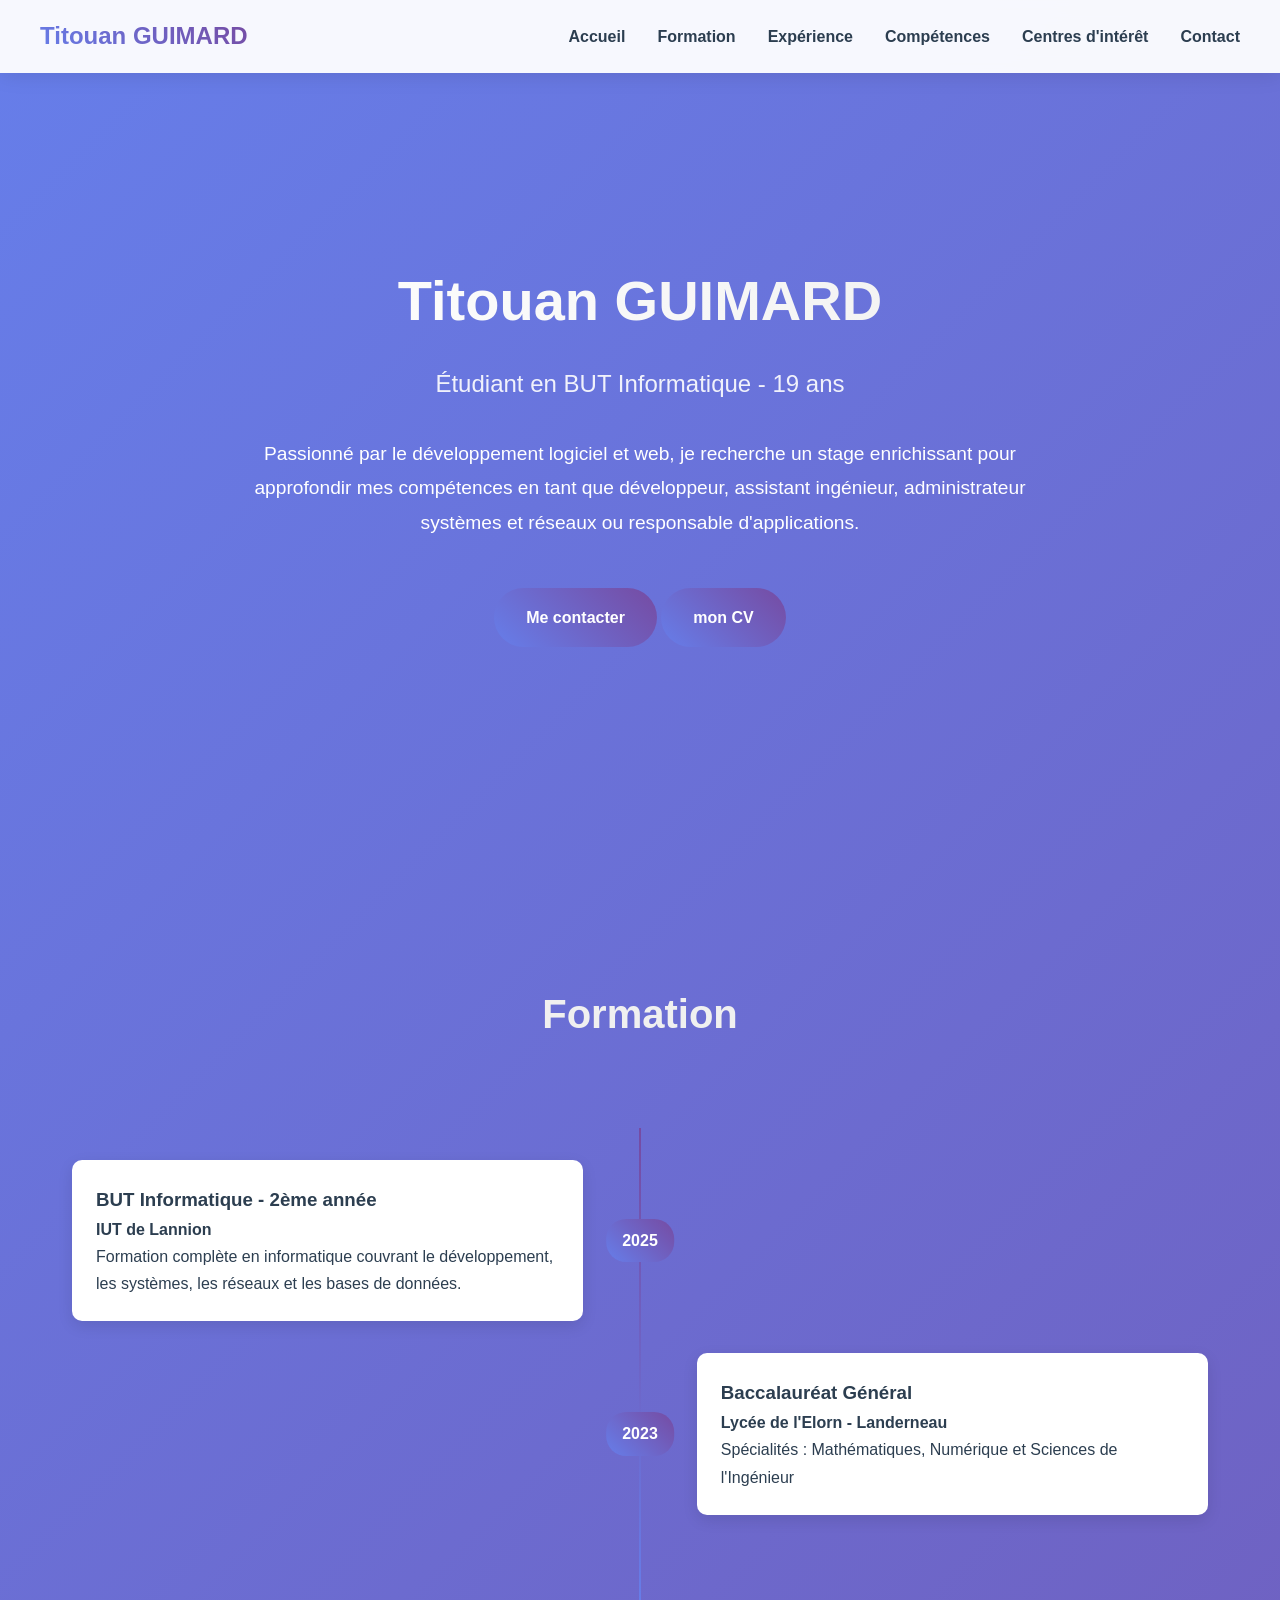
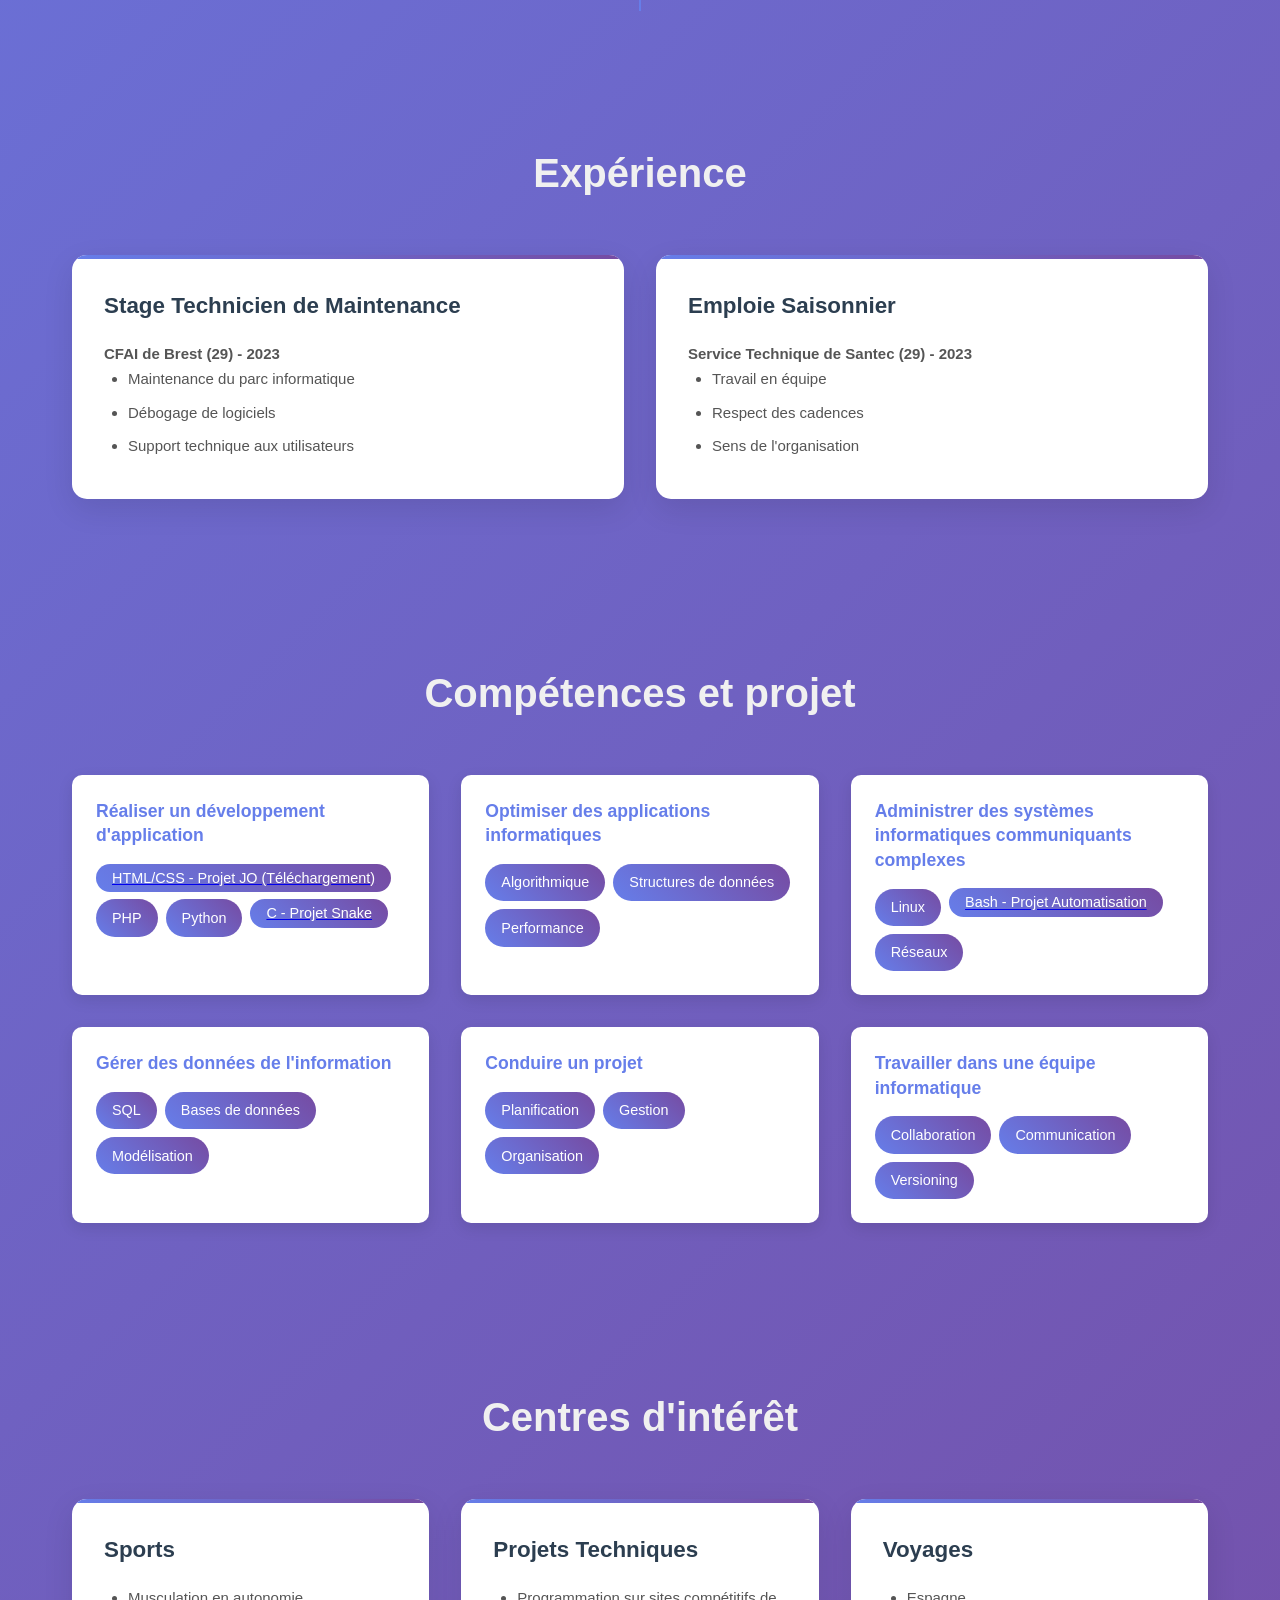
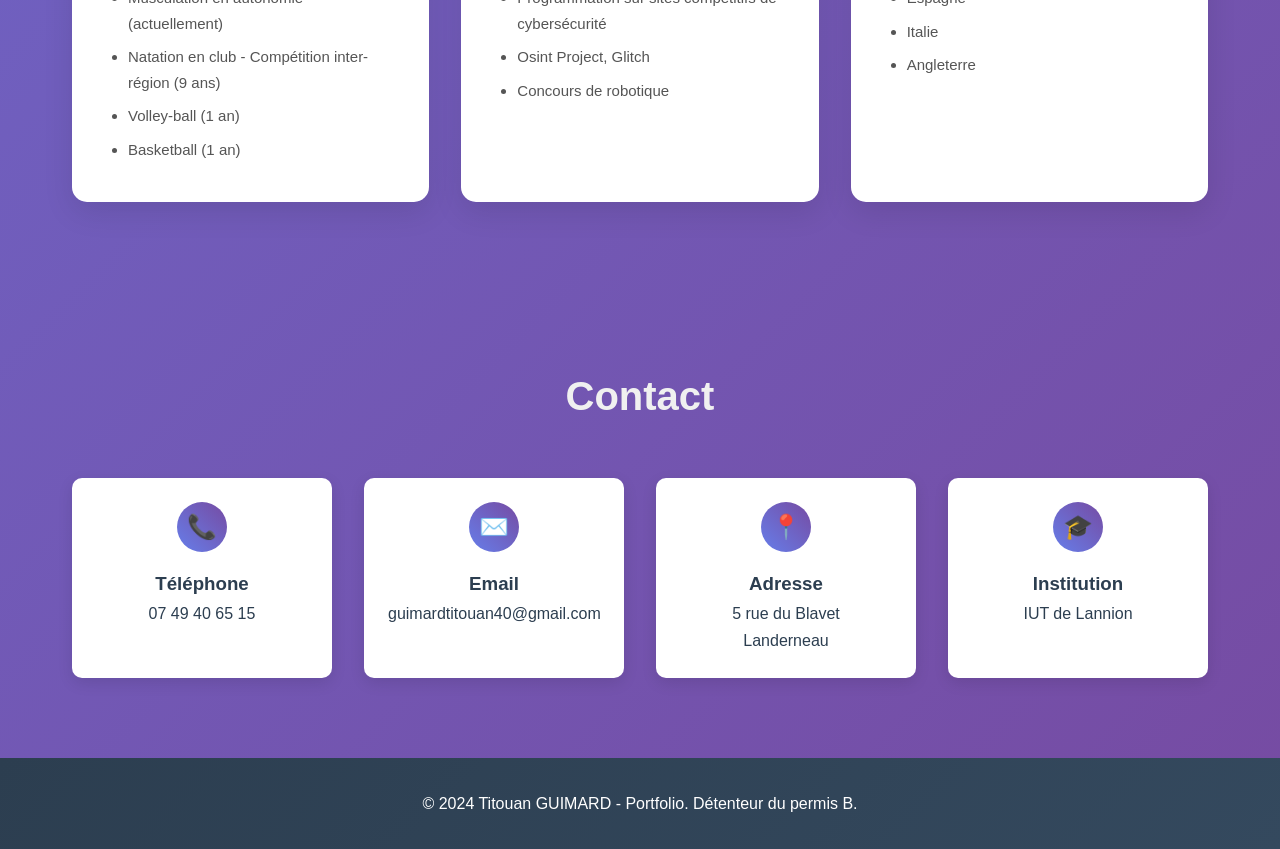
==== index.html @ ff06c5e4 "Update index.html" ====
<!DOCTYPE html>
<html lang="fr">
<head>
    <meta charset="UTF-8">
    <meta name="viewport" content="width=device-width, initial-scale=1.0">
    <title>Titouan GUIMARD - Portfolio</title>
    <style>
        * {
            margin: 0;
            padding: 0;
            box-sizing: border-box;
        }

        body {
            font-family: 'Segoe UI', Tahoma, Geneva, Verdana, sans-serif;
            line-height: 1.7;
            color: #2c3e50;
            background: linear-gradient(135deg, #667eea 0%, #764ba2 100%);
            overflow-x: hidden;
            font-size: 16px;
        }

        /* Navigation */
        .navbar {
            position: fixed;
            top: 0;
            left: 0;
            right: 0;
            background: rgba(255, 255, 255, 0.95);
            backdrop-filter: blur(10px);
            z-index: 1000;
            padding: 1rem 2rem;
            box-shadow: 0 2px 20px rgba(0, 0, 0, 0.1);
            transition: all 0.3s ease;
        }

        .nav-container {
            display: flex;
            justify-content: space-between;
            align-items: center;
            max-width: 1200px;
            margin: 0 auto;
        }

        .logo {
            font-size: 1.5rem;
            font-weight: bold;
            background: linear-gradient(45deg, #667eea, #764ba2);
            -webkit-background-clip: text;
            -webkit-text-fill-color: transparent;
            background-clip: text;
        }

        .nav-links {
            display: flex;
            list-style: none;
            gap: 2rem;
        }

        .nav-links a {
            text-decoration: none;
            color: #2c3e50;
            font-weight: 600;
            font-size: 16px;
            position: relative;
            transition: color 0.3s ease;
        }

        .nav-links a:hover {
            color: #667eea;
        }

        .nav-links a::after {
            content: '';
            position: absolute;
            bottom: -5px;
            left: 0;
            width: 0;
            height: 2px;
            background: linear-gradient(45deg, #667eea, #764ba2);
            transition: width 0.3s ease;
        }

        .nav-links a:hover::after {
            width: 100%;
        }

        .burger {
            display: none;
            flex-direction: column;
            cursor: pointer;
        }

        .burger span {
            width: 25px;
            height: 3px;
            background: #333;
            margin: 3px 0;
            transition: 0.3s;
        }

        /* Hero Section */
        .hero {
            height: 100vh;
            display: flex;
            align-items: center;
            justify-content: center;
            text-align: center;
            color: white;
            position: relative;
        }

        .hero-content {
            max-width: 800px;
            animation: fadeInUp 1s ease;
        }

        .hero h1 {
            font-size: 3.5rem;
            margin-bottom: 1rem;
            background: linear-gradient(45deg, #fff, #f0f0f0);
            -webkit-background-clip: text;
            -webkit-text-fill-color: transparent;
            background-clip: text;
        }

        .hero .subtitle {
            font-size: 1.5rem;
            margin-bottom: 2rem;
            opacity: 0.9;
        }

        .hero .description {
            font-size: 1.2rem;
            margin-bottom: 3rem;
            line-height: 1.8;
            font-weight: 400;
        }

        .cta-button {
            display: inline-block;
            padding: 1rem 2rem;
            background: linear-gradient(45deg, #667eea, #764ba2);
            color: white;
            text-decoration: none;
            border-radius: 50px;
            font-weight: bold;
            transition: transform 0.3s ease, box-shadow 0.3s ease;
        }

        .cta-button:hover {
            transform: translateY(-3px);
            box-shadow: 0 10px 30px rgba(102, 126, 234, 0.4);
        }

        /* Sections */
        .section {
            padding: 5rem 2rem;
            max-width: 1200px;
            margin: 0 auto;
        }

        .section-title {
            text-align: center;
            font-size: 2.5rem;
            margin-bottom: 3rem;
            background-color: #f0f0f0;
            -webkit-background-clip: text;
            -webkit-text-fill-color: transparent;
            background-clip: text;
        }

        /* Cards */
        .cards-container {
            display: grid;
            grid-template-columns: repeat(auto-fit, minmax(300px, 1fr));
            gap: 2rem;
            margin-top: 3rem;
        }

        .card {
            background: white;
            padding: 2rem;
            border-radius: 15px;
            box-shadow: 0 10px 30px rgba(0, 0, 0, 0.1);
            transition: transform 0.3s ease, box-shadow 0.3s ease;
            position: relative;
            overflow: hidden;
        }

        .card::before {
            content: '';
            position: absolute;
            top: 0;
            left: 0;
            right: 0;
            height: 4px;
            background: linear-gradient(45deg, #667eea, #764ba2);
        }

        .card:hover {
            transform: translateY(-10px);
            box-shadow: 0 20px 40px rgba(0, 0, 0, 0.15);
        }

        .card h3 {
            color: #2c3e50;
            margin-bottom: 1rem;
            font-size: 1.4rem;
            font-weight: 600;
        }

        .card p, .card li {
            color: #555;
            line-height: 1.7;
            font-size: 15px;
        }

        .card ul {
            padding-left: 1.5rem;
        }

        .card li {
            margin-bottom: 0.5rem;
        }

        /* Skills */
        .skills-grid {
            display: grid;
            grid-template-columns: repeat(auto-fit, minmax(320px, 1fr));
            gap: 2rem;
            margin-top: 2rem;
        }

        .skill-category {
            background: white;
            padding: 1.5rem;
            border-radius: 10px;
            box-shadow: 0 5px 15px rgba(0, 0, 0, 0.1);
        }

        .skill-category h4 {
            color: #667eea;
            margin-bottom: 1rem;
            font-size: 1.1rem;
            font-weight: 600;
            line-height: 1.4;
        }

        .skill-tags {
            display: flex;
            flex-wrap: wrap;
            gap: 0.5rem;
        }

        .skill-tag {
            background: linear-gradient(45deg, #667eea, #764ba2);
            color: white;
            padding: 0.4rem 1rem;
            border-radius: 20px;
            font-size: 0.9rem;
            font-weight: 500;
        }

        /* Timeline */
        .timeline {
            position: relative;
            padding: 2rem 0;
        }

        .timeline::before {
            content: '';
            position: absolute;
            left: 50%;
            transform: translateX(-50%);
            width: 2px;
            height: 100%;
            background: linear-gradient(45deg, #667eea, #764ba2);
        }

        .timeline-item {
            position: relative;
            margin: 2rem 0;
            display: flex;
            justify-content: space-between;
            align-items: center;
        }

        .timeline-content {
            background: white;
            padding: 1.5rem;
            border-radius: 10px;
            box-shadow: 0 5px 15px rgba(0, 0, 0, 0.1);
            width: 45%;
            position: relative;
        }

        .timeline-item:nth-child(even) .timeline-content {
            margin-left: auto;
        }

        .timeline-date {
            position: absolute;
            left: 50%;
            transform: translateX(-50%);
            background: linear-gradient(45deg, #667eea, #764ba2);
            color: white;
            padding: 0.5rem 1rem;
            border-radius: 20px;
            font-weight: bold;
            white-space: nowrap;
        }

        /* Contact */
        .contact-grid {
            display: grid;
            grid-template-columns: repeat(auto-fit, minmax(200px, 1fr));
            gap: 2rem;
            margin-top: 2rem;
        }

        .contact-item {
            text-align: center;
            padding: 1.5rem;
            background: white;
            border-radius: 10px;
            box-shadow: 0 5px 15px rgba(0, 0, 0, 0.1);
            transition: transform 0.3s ease;
        }

        .contact-item:hover {
            transform: translateY(-5px);
        }

        .contact-icon {
            width: 50px;
            height: 50px;
            background: linear-gradient(45deg, #667eea, #764ba2);
            border-radius: 50%;
            display: flex;
            align-items: center;
            justify-content: center;
            margin: 0 auto 1rem;
            color: white;
            font-size: 1.5rem;
        }

        /* Footer */
        footer {
            background: linear-gradient(135deg, #2c3e50, #34495e);
            color: white;
            text-align: center;
            padding: 2rem;
        }

        /* Animations */
        @keyframes fadeInUp {
            from {
                opacity: 0;
                transform: translateY(30px);
            }
            to {
                opacity: 1;
                transform: translateY(0);
            }
        }

        .fade-in {
            animation: fadeInUp 0.8s ease;
        }

        /* Responsive */
        @media (max-width: 768px) {
            .burger {
                display: flex;
            }

            .nav-links {
                position: fixed;
                top: 70px;
                right: -100%;
                width: 100%;
                height: calc(100vh - 70px);
                background: rgba(255, 255, 255, 0.95);
                backdrop-filter: blur(10px);
                flex-direction: column;
                align-items: center;
                justify-content: flex-start;
                gap: 2rem;
                padding-top: 2rem;
                transition: right 0.3s ease;
            }

            .nav-links.active {
                right: 0;
            }

            .hero h1 {
                font-size: 2.5rem;
            }

            .hero .subtitle {
                font-size: 1.2rem;
            }

            .timeline::before {
                left: 20px;
            }

            .timeline-content {
                width: calc(100% - 60px);
                margin-left: 60px !important;
            }

            .timeline-date {
                left: 20px;
                transform: none;
                font-size: 0.8rem;
                padding: 0.3rem 0.6rem;
            }

            .cards-container {
                grid-template-columns: 1fr;
            }

            .skills-grid {
                grid-template-columns: 1fr;
            }

            .contact-grid {
                grid-template-columns: 1fr;
            }
        }
    </style>
</head>
<body>
    <nav class="navbar">
        <div class="nav-container">
            <div class="logo">Titouan GUIMARD</div>
            <ul class="nav-links">
                <li><a href="#home">Accueil</a></li>
                <li><a href="#formation">Formation</a></li>
                <li><a href="#experience">Expérience</a></li>
                <li><a href="#competences">Compétences</a></li>
                <li><a href="#interets">Centres d'intérêt</a></li>
                <li><a href="#contact">Contact</a></li>
            </ul>
            <div class="burger">
                <span></span>
                <span></span>
                <span></span>
            </div>
        </div>
    </nav>

    <section id="home" class="hero">
        <div class="hero-content">
            <h1>Titouan GUIMARD</h1>
            <p class="subtitle">Étudiant en BUT Informatique - 19 ans</p>
            <p class="description">
                Passionné par le développement logiciel et web, je recherche un stage enrichissant
                pour approfondir mes compétences en tant que développeur, assistant ingénieur,
                administrateur systèmes et réseaux ou responsable d'applications.
            </p>
            <a href="#contact" class="cta-button">Me contacter</a>
            <a href="CV_TG_Lannion.pdf" download="CV_TG_Lannion.pdf" class="cta-button">mon CV</a>
        </div>
    </section>

    <section id="formation" class="section">
        <h2 class="section-title">Formation</h2>
        <div class="timeline">
            <div class="timeline-item">
                <div class="timeline-content fade-in">
                    <h3>BUT Informatique - 2ème année</h3>
                    <p><strong>IUT de Lannion</strong></p>
                    <p>Formation complète en informatique couvrant le développement, les systèmes, les réseaux et les bases de données.</p>
                </div>
                <div class="timeline-date">2025</div>
            </div>
            <div class="timeline-item">
                <div class="timeline-content fade-in">
                    <h3>Baccalauréat Général</h3>
                    <p><strong>Lycée de l'Elorn - Landerneau</strong></p>
                    <p>Spécialités : Mathématiques, Numérique et Sciences de l'Ingénieur</p>
                </div>
                <div class="timeline-date">2023</div>
            </div>
        </div>
    </section>

    <section id="experience" class="section">
        <h2 class="section-title">Expérience</h2>
        <div class="cards-container">
            <div class="card fade-in">
                <h3>Stage Technicien de Maintenance</h3>
                <p><strong>CFAI de Brest (29) - 2023</strong></p>
                <ul>
                    <li>Maintenance du parc informatique</li>
                    <li>Débogage de logiciels</li>
                    <li>Support technique aux utilisateurs</li>
                </ul>
            </div>
            <div class="card fade-in">
                <h3>Emploie Saisonnier</h3>
                <p><strong>Service Technique de Santec (29) - 2023</strong></p>
                <ul>
                    <li>Travail en équipe</li>
                    <li>Respect des cadences</li>
                    <li>Sens de l'organisation</li>
                </ul>
            </div>
        </div>
    </section>

    <section id="competences" class="section">
        <h2 class="section-title">Compétences et projet</h2>
        <div class="skills-grid">
            <div class="skill-category fade-in">
                <h4>Réaliser un développement d'application</h4>
                <div class="skill-tags">
                    <a href="siteJO_equipe-D12.zip" download="siteJO_equipe-D12.zip">
                        <span class="skill-tag">HTML/CSS - Projet JO (Téléchargement)</span>
                    </a>
                    <span class="skill-tag">PHP</span>
                    <span class="skill-tag">Python</span>
                    <a href="snake_project.html">
                        <span class="skill-tag">C - Projet Snake</span>
                    </a>
                </div>
            </div>
            <div class="skill-category fade-in">
                <h4>Optimiser des applications informatiques</h4>
                <div class="skill-tags">
                    <span class="skill-tag">Algorithmique</span>
                    <span class="skill-tag">Structures de données</span>
                    <span class="skill-tag">Performance</span>
                </div>
            </div>
            <div class="skill-category fade-in">
                <h4>Administrer des systèmes informatiques communiquants complexes</h4>
                <div class="skill-tags">
                    <span class="skill-tag">Linux</span>
                    <a href="projetBash.html">
                        <span class="skill-tag">Bash - Projet Automatisation</span>
                    </a>
                    
                    <span class="skill-tag">Réseaux</span>
                </div>
            </div>
            <div class="skill-category fade-in">
                <h4>Gérer des données de l'information</h4>
                <div class="skill-tags">
                    <span class="skill-tag">SQL</span>
                    <span class="skill-tag">Bases de données</span>
                    <span class="skill-tag">Modélisation</span>
                </div>
            </div>
            <div class="skill-category fade-in">
                <h4>Conduire un projet</h4>
                <div class="skill-tags">
                    <span class="skill-tag">Planification</span>
                    <span class="skill-tag">Gestion</span>
                    <span class="skill-tag">Organisation</span>
                </div>
            </div>
            <div class="skill-category fade-in">
                <h4>Travailler dans une équipe informatique</h4>
                <div class="skill-tags">
                    <span class="skill-tag">Collaboration</span>
                    <span class="skill-tag">Communication</span>
                    <span class="skill-tag">Versioning</span>
                </div>
            </div>
        </div>
    </section>

    <section id="interets" class="section">
        <h2 class="section-title">Centres d'intérêt</h2>
        <div class="cards-container">
            <div class="card fade-in">
                <h3>Sports</h3>
                <ul>
                    <li>Musculation en autonomie (actuellement)</li>
                    <li>Natation en club - Compétition inter-région (9 ans)</li>
                    <li>Volley-ball (1 an)</li>
                    <li>Basketball (1 an)</li>
                </ul>
            </div>
            <div class="card fade-in">
                <h3>Projets Techniques</h3>
                <ul>
                    <li>Programmation sur sites compétitifs de cybersécurité</li>
                    <li>Osint Project, Glitch</li>
                    <li>Concours de robotique</li>
                </ul>
            </div>
            <div class="card fade-in">
                <h3>Voyages</h3>
                <ul>
                    <li>Espagne</li>
                    <li>Italie</li>
                    <li>Angleterre</li>
                </ul>
            </div>
        </div>
    </section>

    <section id="contact" class="section">
        <h2 class="section-title">Contact</h2>
        <div class="contact-grid">
            <div class="contact-item fade-in">
                <div class="contact-icon">📞</div>
                <h3>Téléphone</h3>
                <p>07 49 40 65 15</p>
            </div>
            <div class="contact-item fade-in">
                <div class="contact-icon">✉️</div>
                <h3>Email</h3>
                <p>guimardtitouan40@gmail.com</p>
            </div>
            <div class="contact-item fade-in">
                <div class="contact-icon">📍</div>
                <h3>Adresse</h3>
                <p>5 rue du Blavet<br>Landerneau</p>
            </div>
            <div class="contact-item fade-in">
                <div class="contact-icon">🎓</div>
                <h3>Institution</h3>
                <p>IUT de Lannion</p>
            </div>
        </div>
    </section>

    <footer>
        <p>&copy; 2024 Titouan GUIMARD - Portfolio. Détenteur du permis B.</p>
    </footer>

    <script>
        // Mobile menu toggle
        const burger = document.querySelector('.burger');
        const navLinks = document.querySelector('.nav-links');

        burger.addEventListener('click', () => {
            navLinks.classList.toggle('active');
            burger.classList.toggle('active');
        });

        // Close mobile menu when clicking on a link
        document.querySelectorAll('.nav-links a').forEach(link => {
            link.addEventListener('click', () => {
                navLinks.classList.remove('active');
                burger.classList.remove('active');
            });
        });

        // Smooth scrolling for navigation links
        document.querySelectorAll('a[href^="#"]').forEach(anchor => {
            anchor.addEventListener('click', function (e) {
                e.preventDefault();
                const target = document.querySelector(this.getAttribute('href'));
                if (target) {
                    target.scrollIntoView({
                        behavior: 'smooth',
                        block: 'start'
                    });
                }
            });
        });

        // Intersection Observer for animations
        const observerOptions = {
            threshold: 0.1,
            rootMargin: '0px 0px -50px 0px'
        };

        const observer = new IntersectionObserver((entries) => {
            entries.forEach(entry => {
                if (entry.isIntersecting) {
                    entry.target.style.opacity = '1';
                    entry.target.style.transform = 'translateY(0)';
                }
            });
        }, observerOptions);

        // Observe all elements with fade-in class
        document.querySelectorAll('.fade-in').forEach(el => {
            el.style.opacity = '0';
            el.style.transform = 'translateY(20px)';
            el.style.transition = 'opacity 0.6s ease, transform 0.6s ease';
            observer.observe(el);
        });

        // Navbar background on scroll
        window.addEventListener('scroll', () => {
            const navbar = document.querySelector('.navbar');
            if (window.scrollY > 50) {
                navbar.style.background = 'rgba(255, 255, 255, 0.98)';
            } else {
                navbar.style.background = 'rgba(255, 255, 255, 0.95)';
            }
        });
    </script>
</body>
</html>
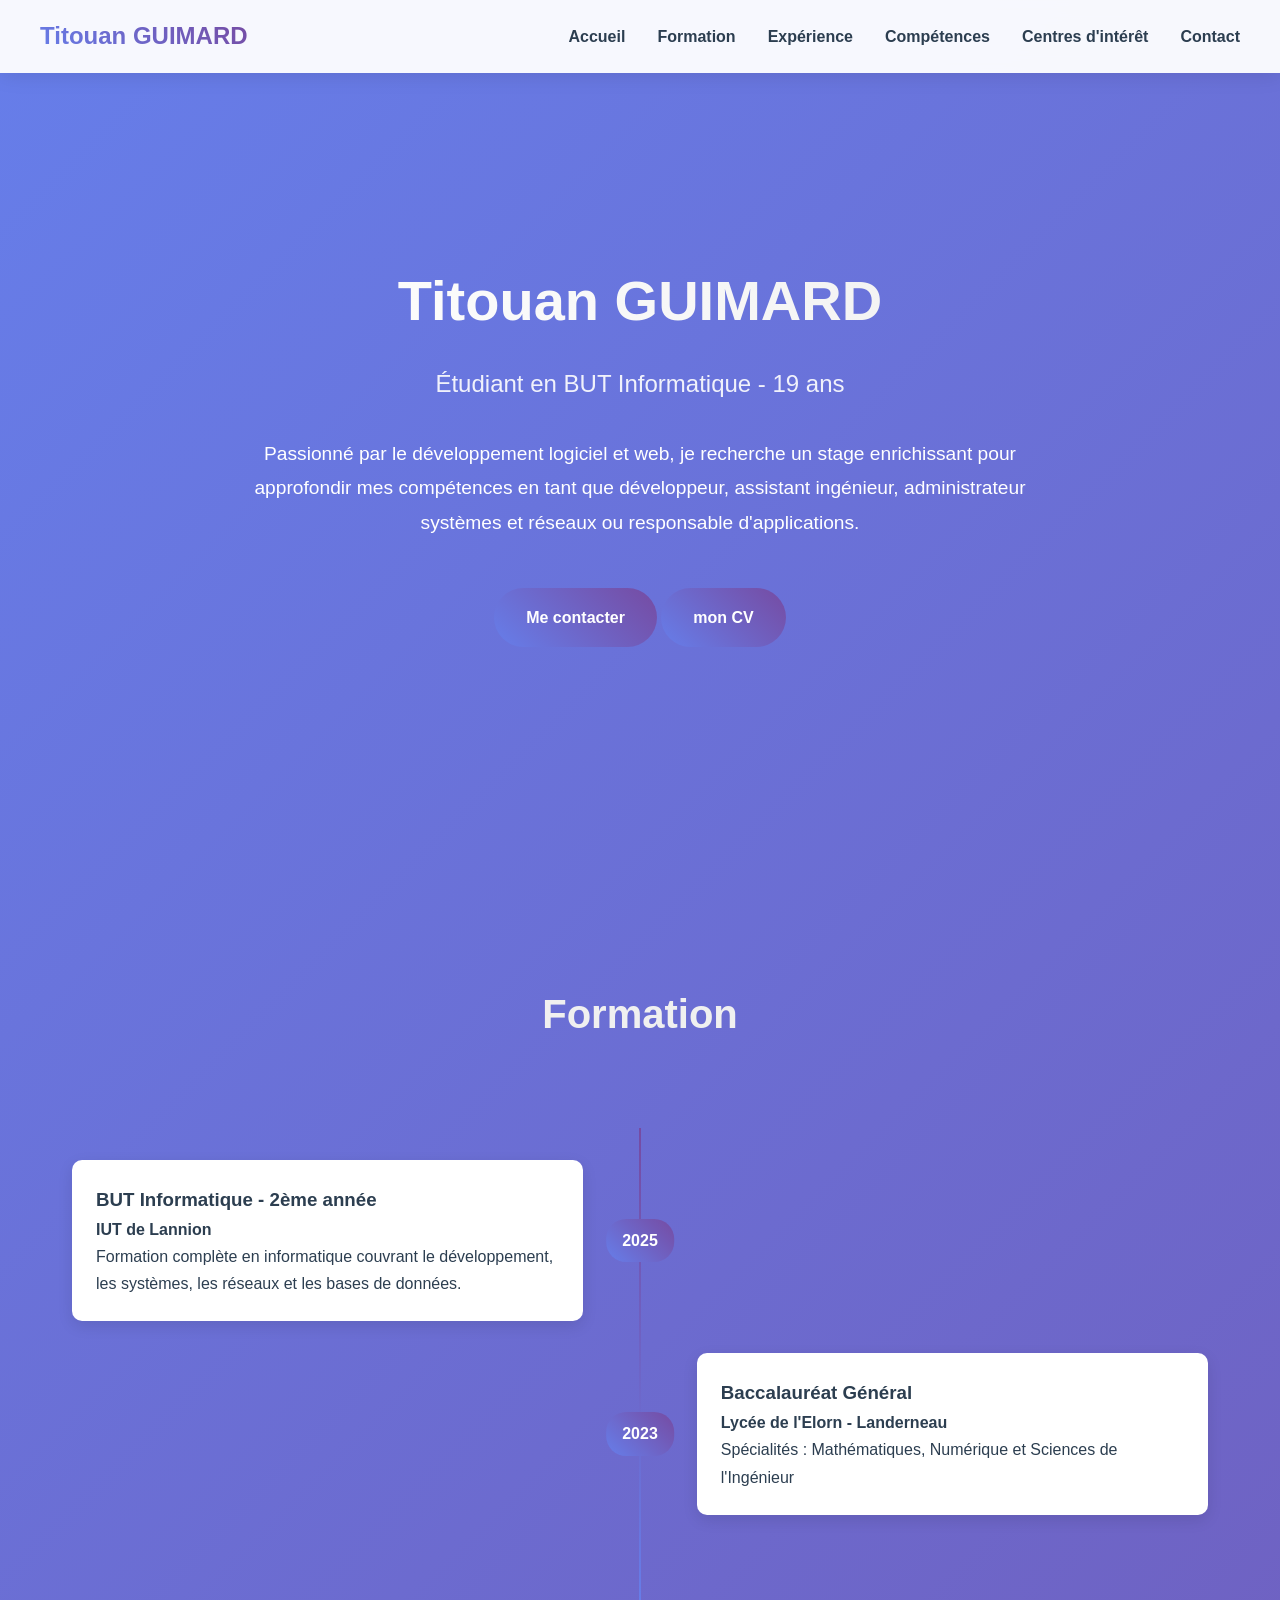
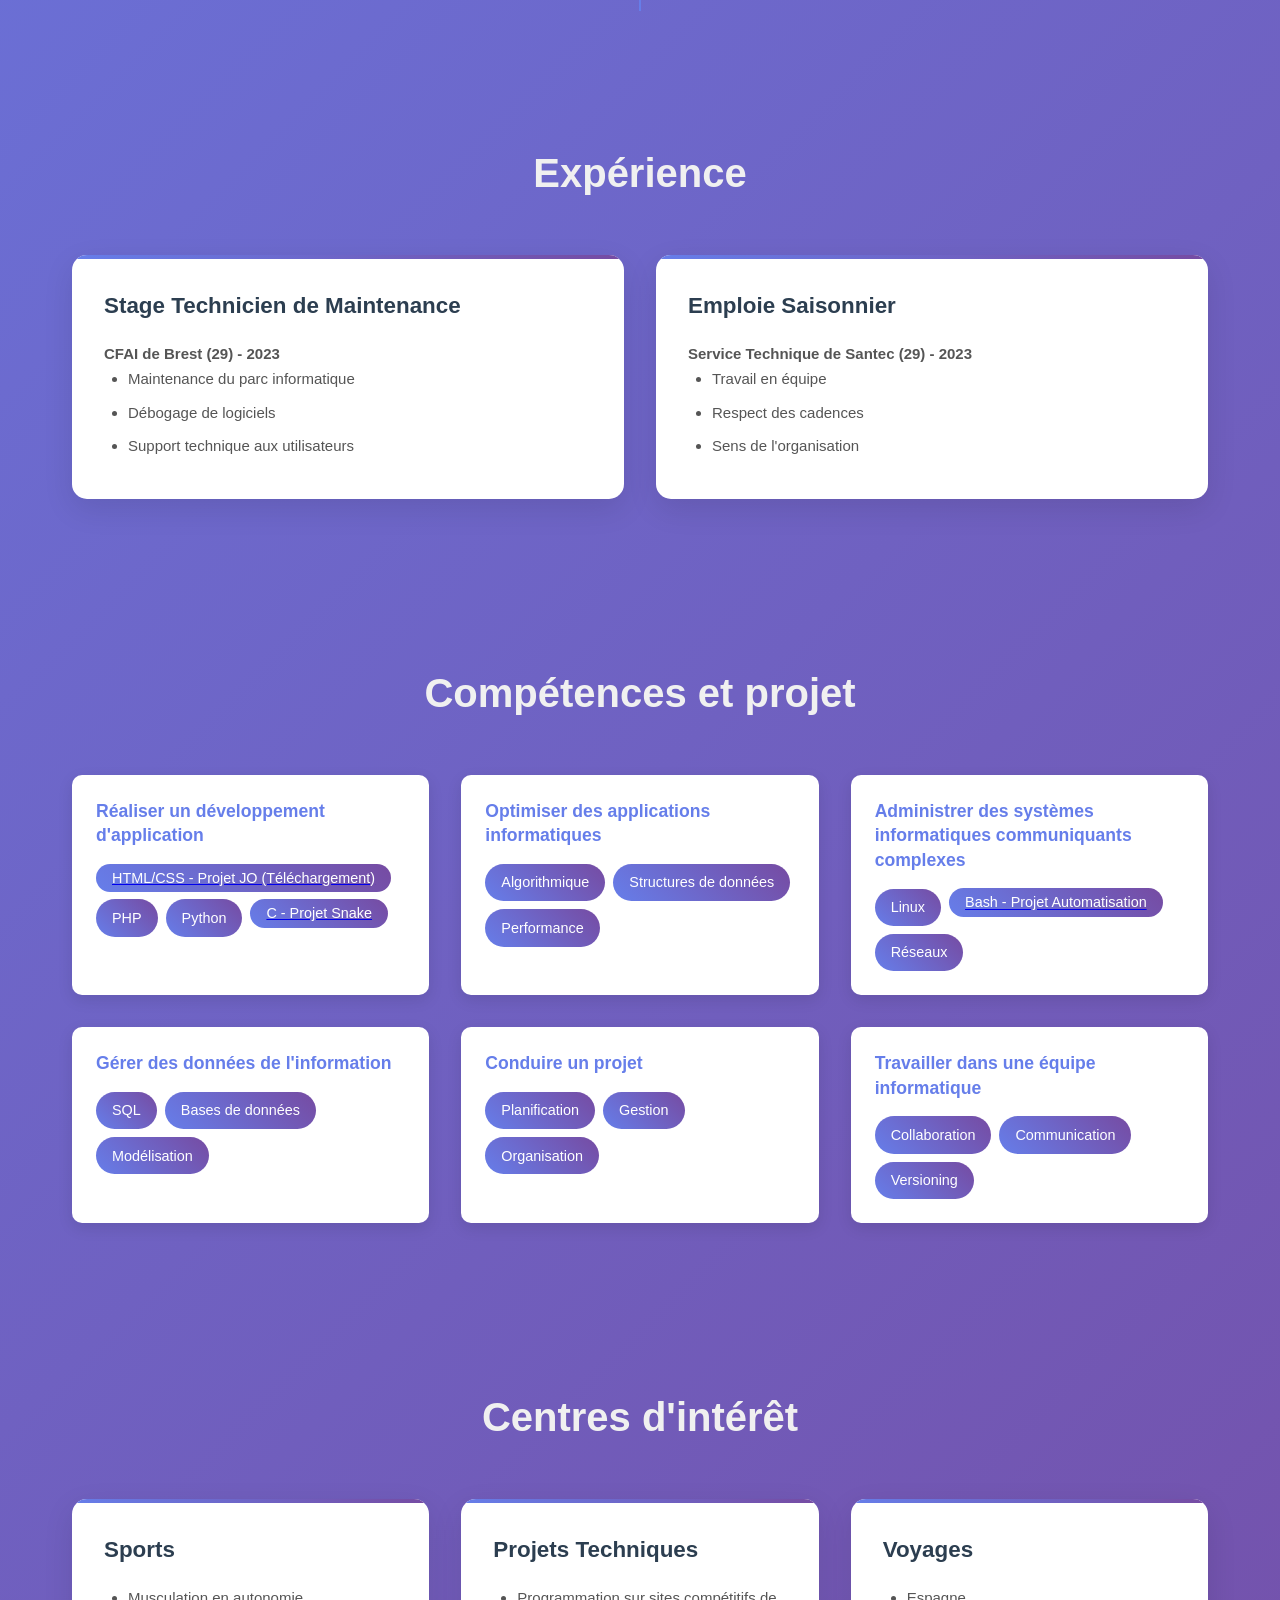
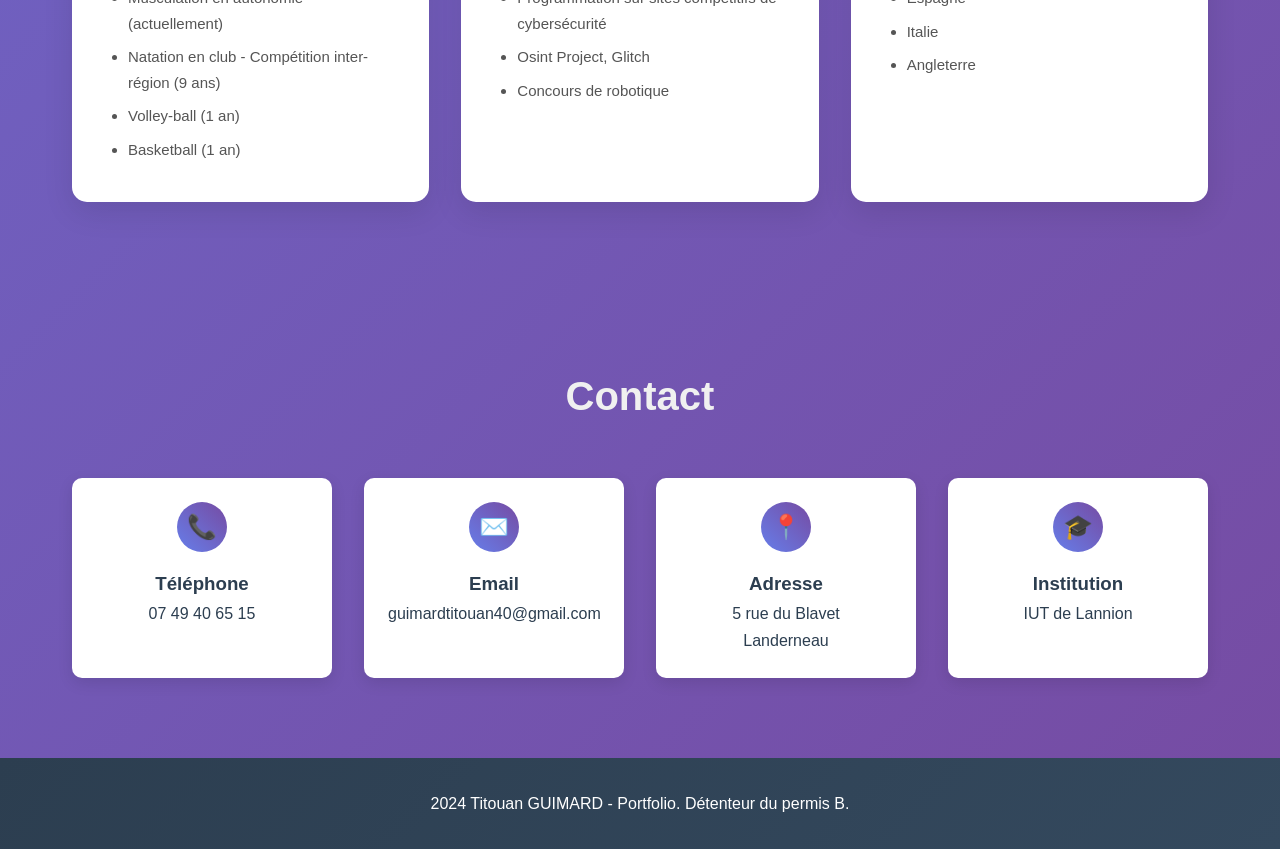
==== commit 2d4a6363: "Update index.html" ====
--- a/index.html
+++ b/index.html
@@ -633,7 +633,7 @@
     </section>
 
     <footer>
-        <p>&copy; 2024 Titouan GUIMARD - Portfolio. Détenteur du permis B.</p>
+        <p>2024 Titouan GUIMARD - Portfolio. Détenteur du permis B.</p>
     </footer>
 
     <script>
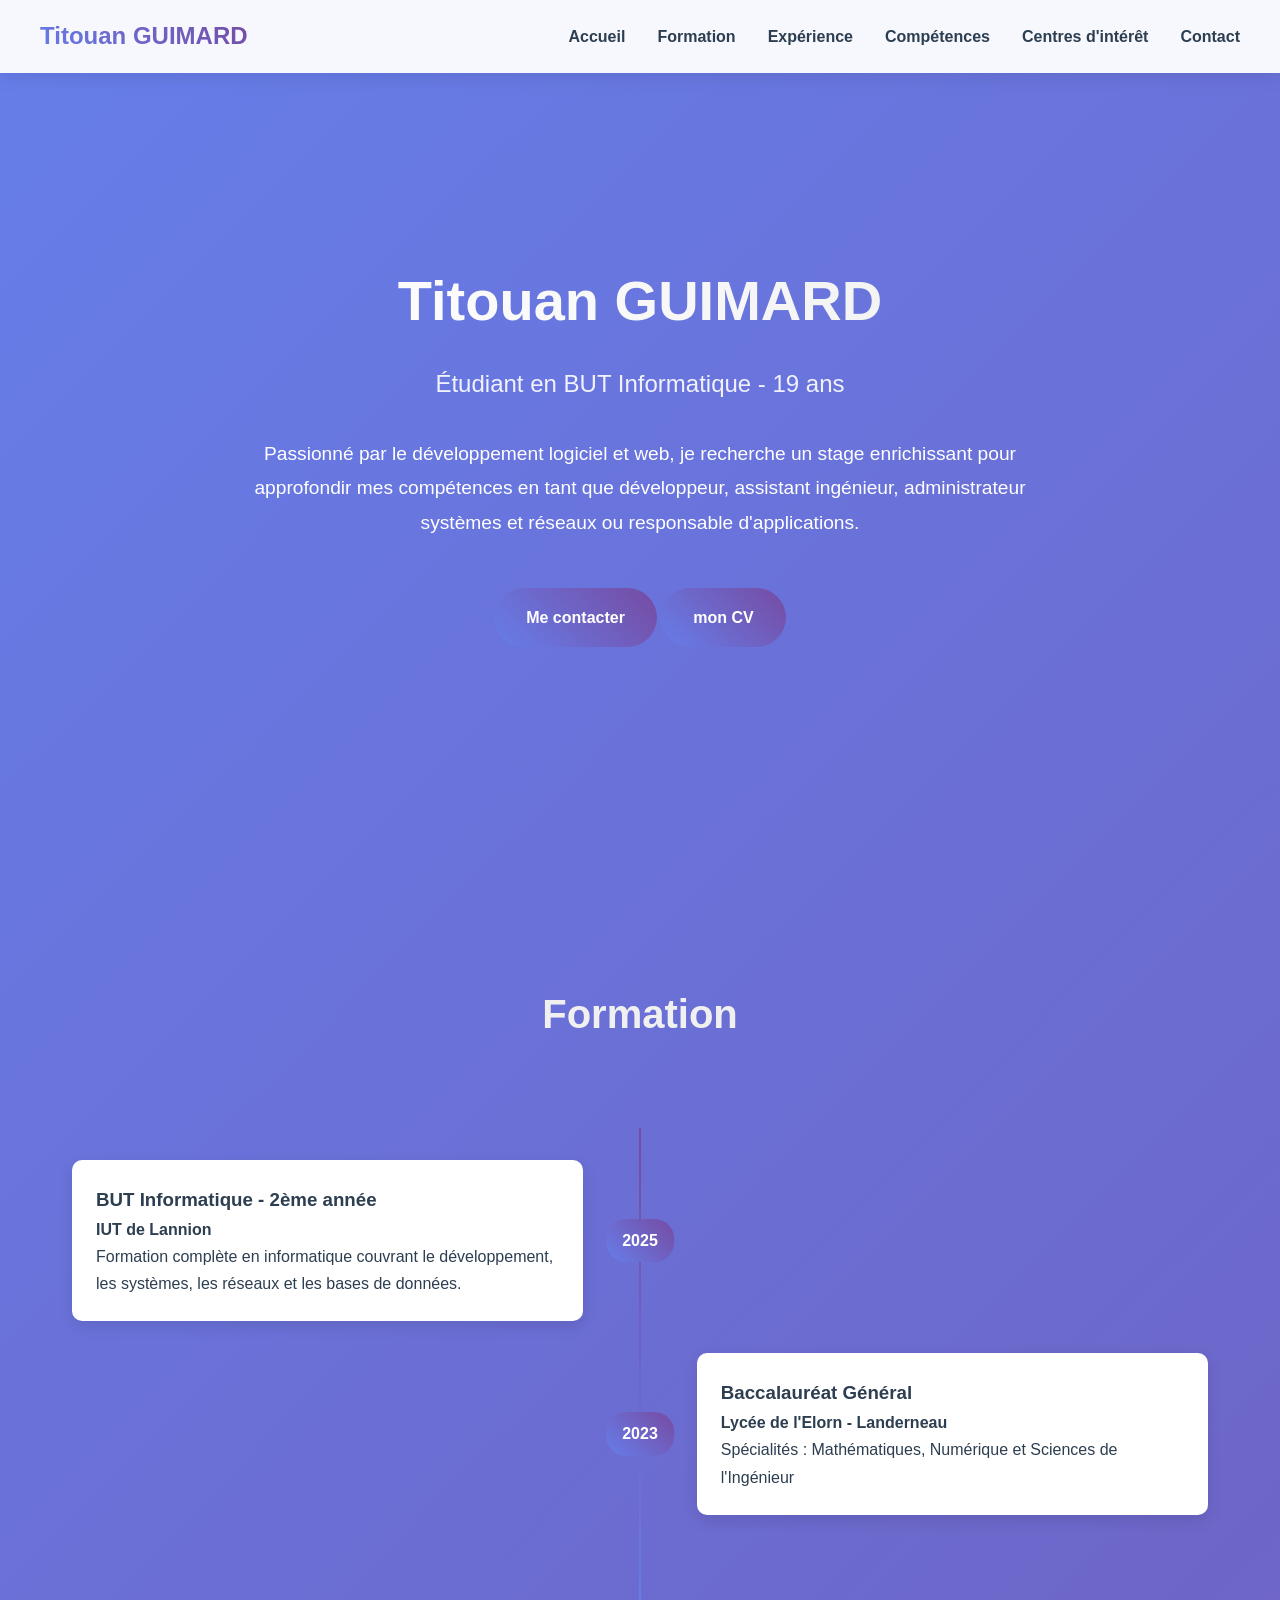
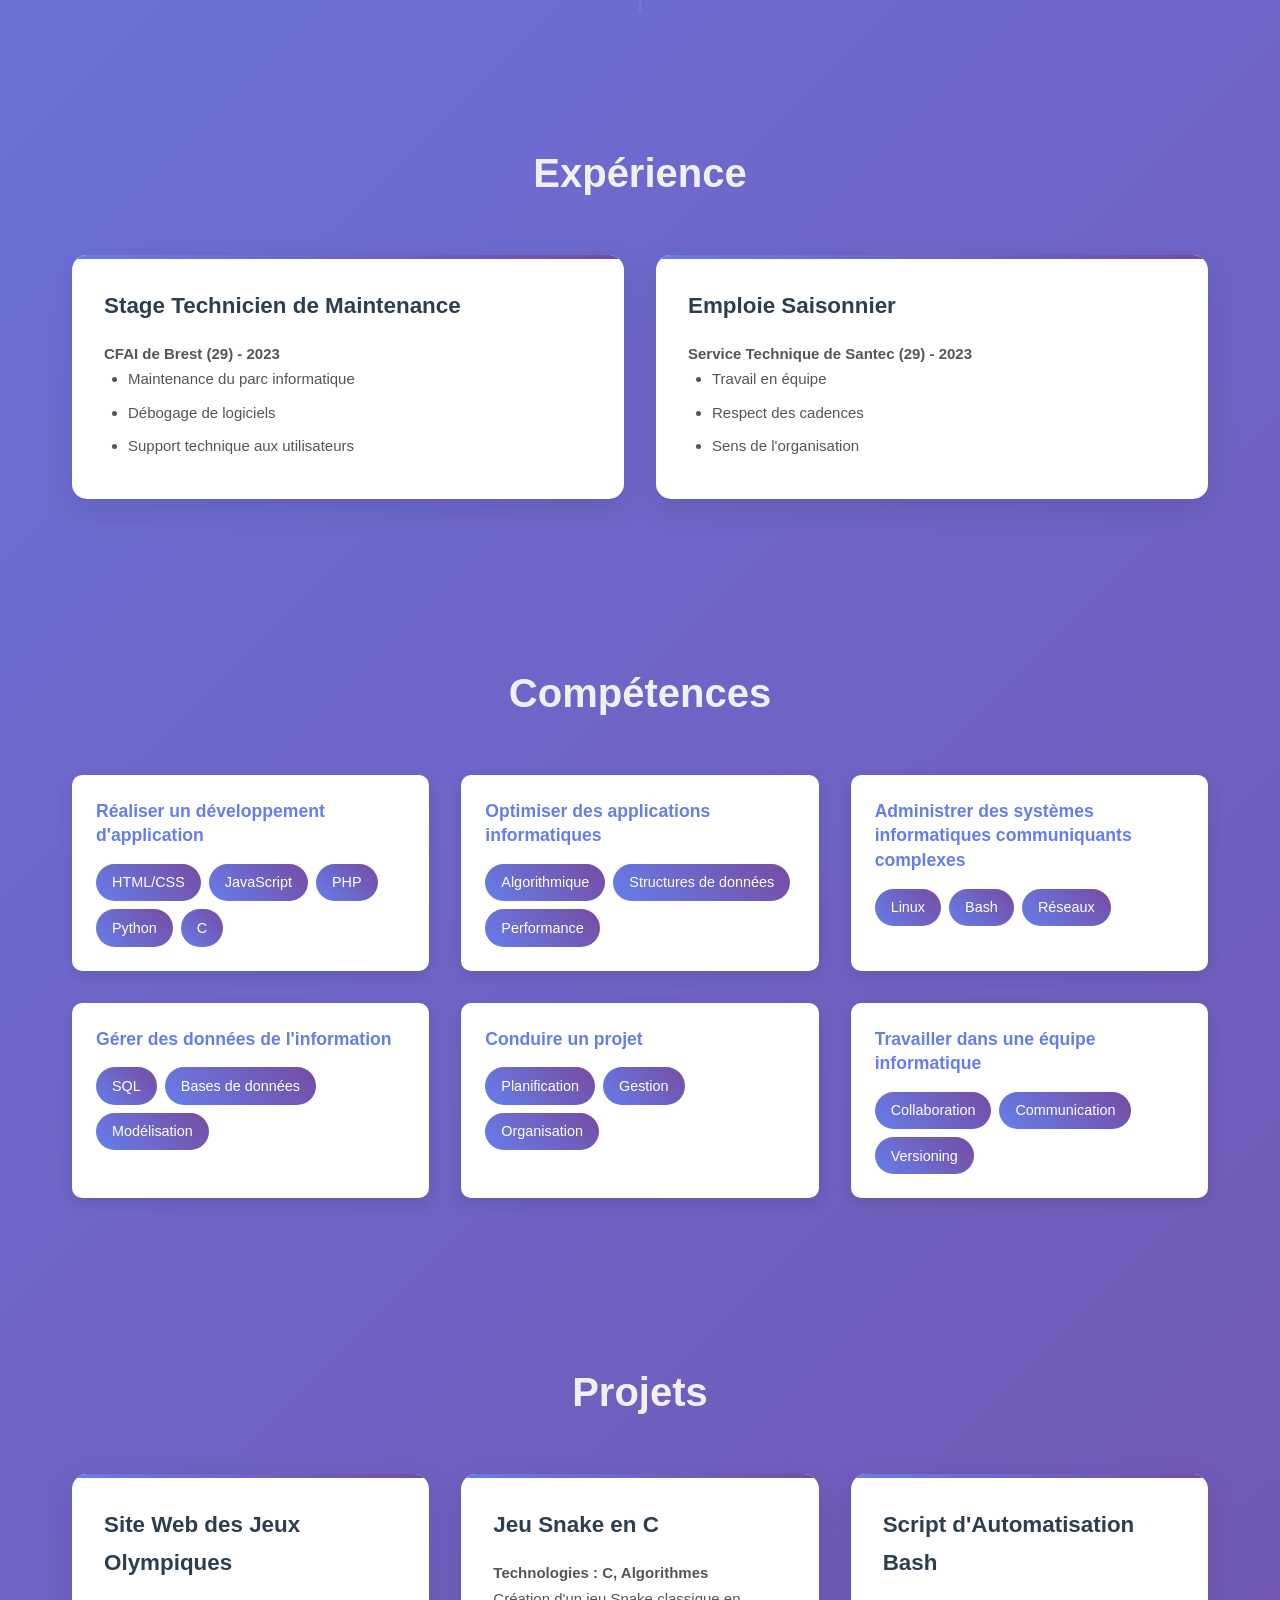
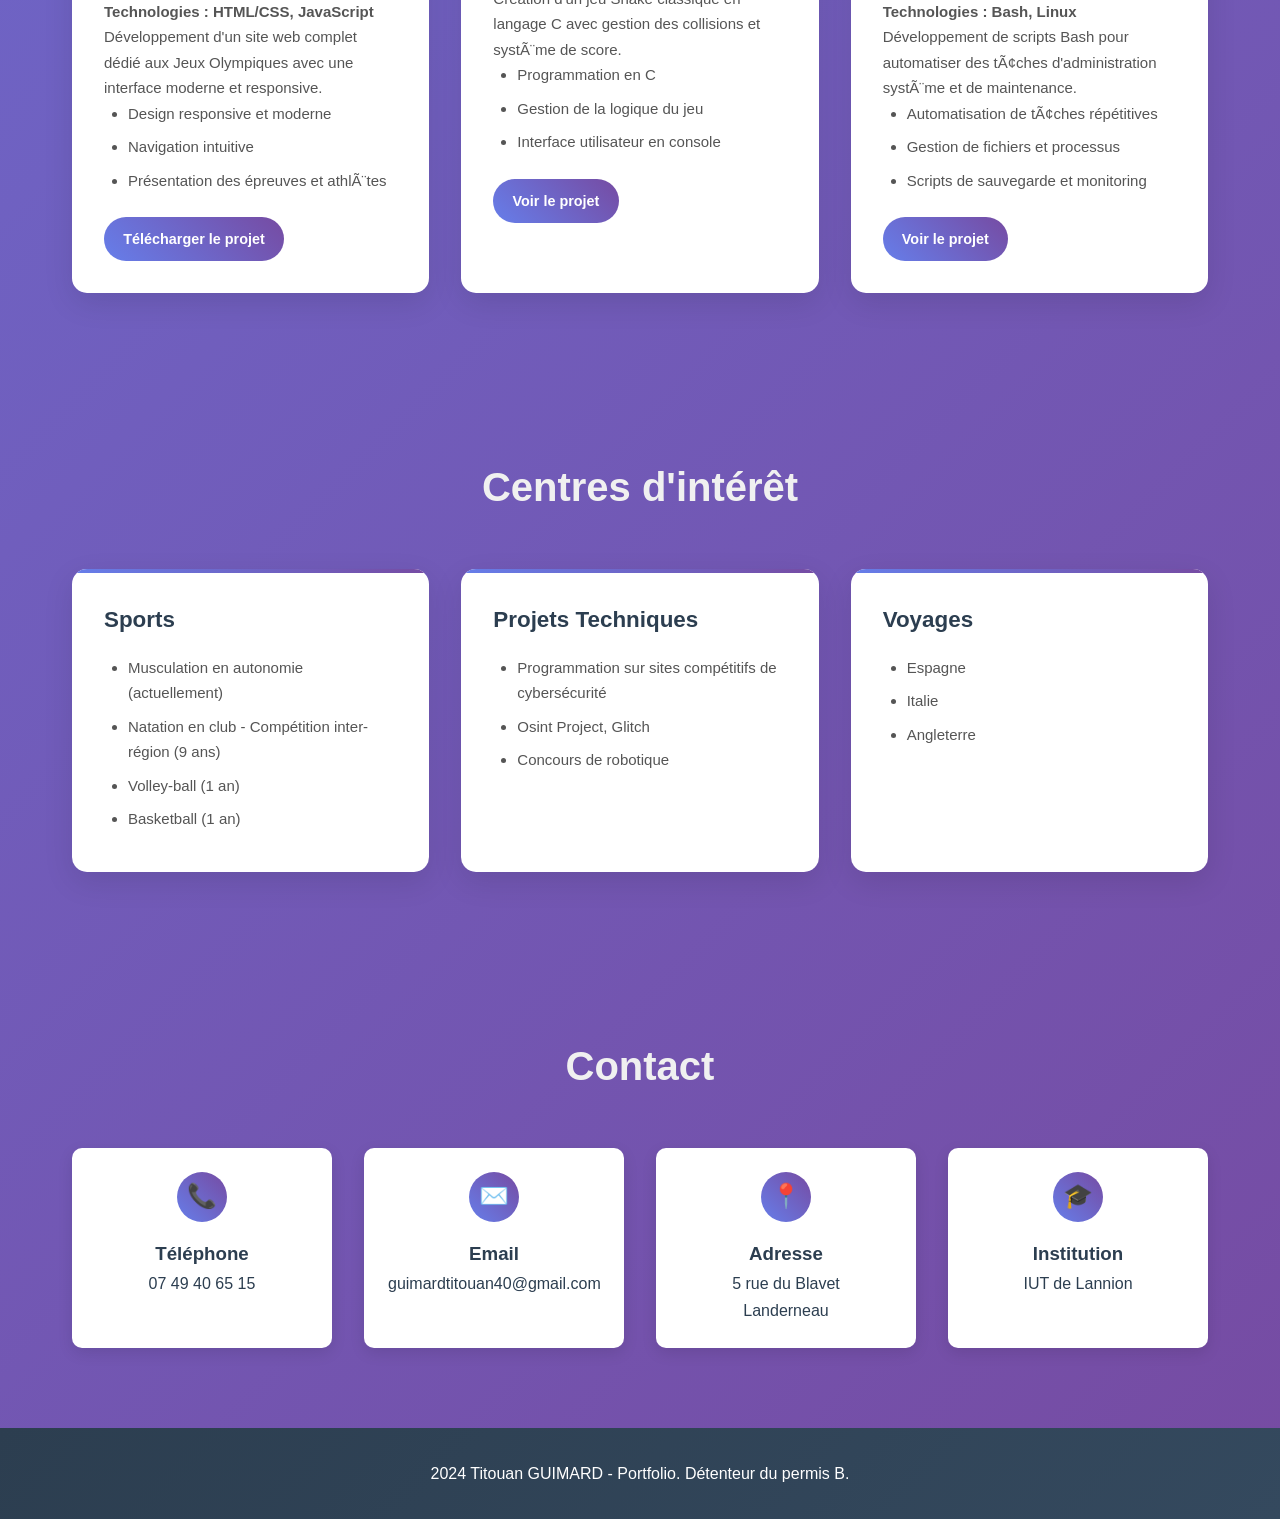
==== commit 5dce581f: "Update index.html" ====
--- a/index.html
+++ b/index.html
@@ -512,21 +512,17 @@
             </div>
         </div>
     </section>
-
     <section id="competences" class="section">
-        <h2 class="section-title">Compétences et projet</h2>
+        <h2 class="section-title">Compétences</h2>
         <div class="skills-grid">
             <div class="skill-category fade-in">
                 <h4>Réaliser un développement d'application</h4>
                 <div class="skill-tags">
-                    <a href="siteJO_equipe-D12.zip" download="siteJO_equipe-D12.zip">
-                        <span class="skill-tag">HTML/CSS - Projet JO (Téléchargement)</span>
-                    </a>
+                    <span class="skill-tag">HTML/CSS</span>
+                    <span class="skill-tag">JavaScript</span>
                     <span class="skill-tag">PHP</span>
                     <span class="skill-tag">Python</span>
-                    <a href="snake_project.html">
-                        <span class="skill-tag">C - Projet Snake</span>
-                    </a>
+                    <span class="skill-tag">C</span>
                 </div>
             </div>
             <div class="skill-category fade-in">
@@ -541,10 +537,7 @@
                 <h4>Administrer des systèmes informatiques communiquants complexes</h4>
                 <div class="skill-tags">
                     <span class="skill-tag">Linux</span>
-                    <a href="projetBash.html">
-                        <span class="skill-tag">Bash - Projet Automatisation</span>
-                    </a>
-                    
+                    <span class="skill-tag">Bash</span>
                     <span class="skill-tag">Réseaux</span>
                 </div>
             </div>
@@ -571,6 +564,51 @@
                     <span class="skill-tag">Communication</span>
                     <span class="skill-tag">Versioning</span>
                 </div>
+            </div>
+        </div>
+    </section>
+
+    <section id="projets" class="section">
+        <h2 class="section-title">Projets</h2>
+        <div class="cards-container">
+            <div class="card fade-in">
+                <h3>Site Web des Jeux Olympiques</h3>
+                <p><strong>Technologies : HTML/CSS, JavaScript</strong></p>
+                <p>Développement d'un site web complet dédié aux Jeux Olympiques avec une interface moderne et responsive.</p>
+                <ul>
+                    <li>Design responsive et moderne</li>
+                    <li>Navigation intuitive</li>
+                    <li>Présentation des épreuves et athlÃ¨tes</li>
+                </ul>
+                <a href="siteJO_equipe-D12.zip" download="siteJO_equipe-D12.zip" class="cta-button" style="margin-top: 1rem; display: inline-block; padding: 0.6rem 1.2rem; font-size: 0.9rem;">
+                    Télécharger le projet
+                </a>
+            </div>
+            <div class="card fade-in">
+                <h3>Jeu Snake en C</h3>
+                <p><strong>Technologies : C, Algorithmes</strong></p>
+                <p>Création d'un jeu Snake classique en langage C avec gestion des collisions et systÃ¨me de score.</p>
+                <ul>
+                    <li>Programmation en C</li>
+                    <li>Gestion de la logique du jeu</li>
+                    <li>Interface utilisateur en console</li>
+                </ul>
+                <a href="snake_project.html" class="cta-button" style="margin-top: 1rem; display: inline-block; padding: 0.6rem 1.2rem; font-size: 0.9rem;">
+                    Voir le projet
+                </a>
+            </div>
+            <div class="card fade-in">
+                <h3>Script d'Automatisation Bash</h3>
+                <p><strong>Technologies : Bash, Linux</strong></p>
+                <p>Développement de scripts Bash pour automatiser des tÃ¢ches d'administration systÃ¨me et de maintenance.</p>
+                <ul>
+                    <li>Automatisation de tÃ¢ches répétitives</li>
+                    <li>Gestion de fichiers et processus</li>
+                    <li>Scripts de sauvegarde et monitoring</li>
+                </ul>
+                <a href="projetBash.html" class="cta-button" style="margin-top: 1rem; display: inline-block; padding: 0.6rem 1.2rem; font-size: 0.9rem;">
+                    Voir le projet
+                </a>
             </div>
         </div>
     </section>
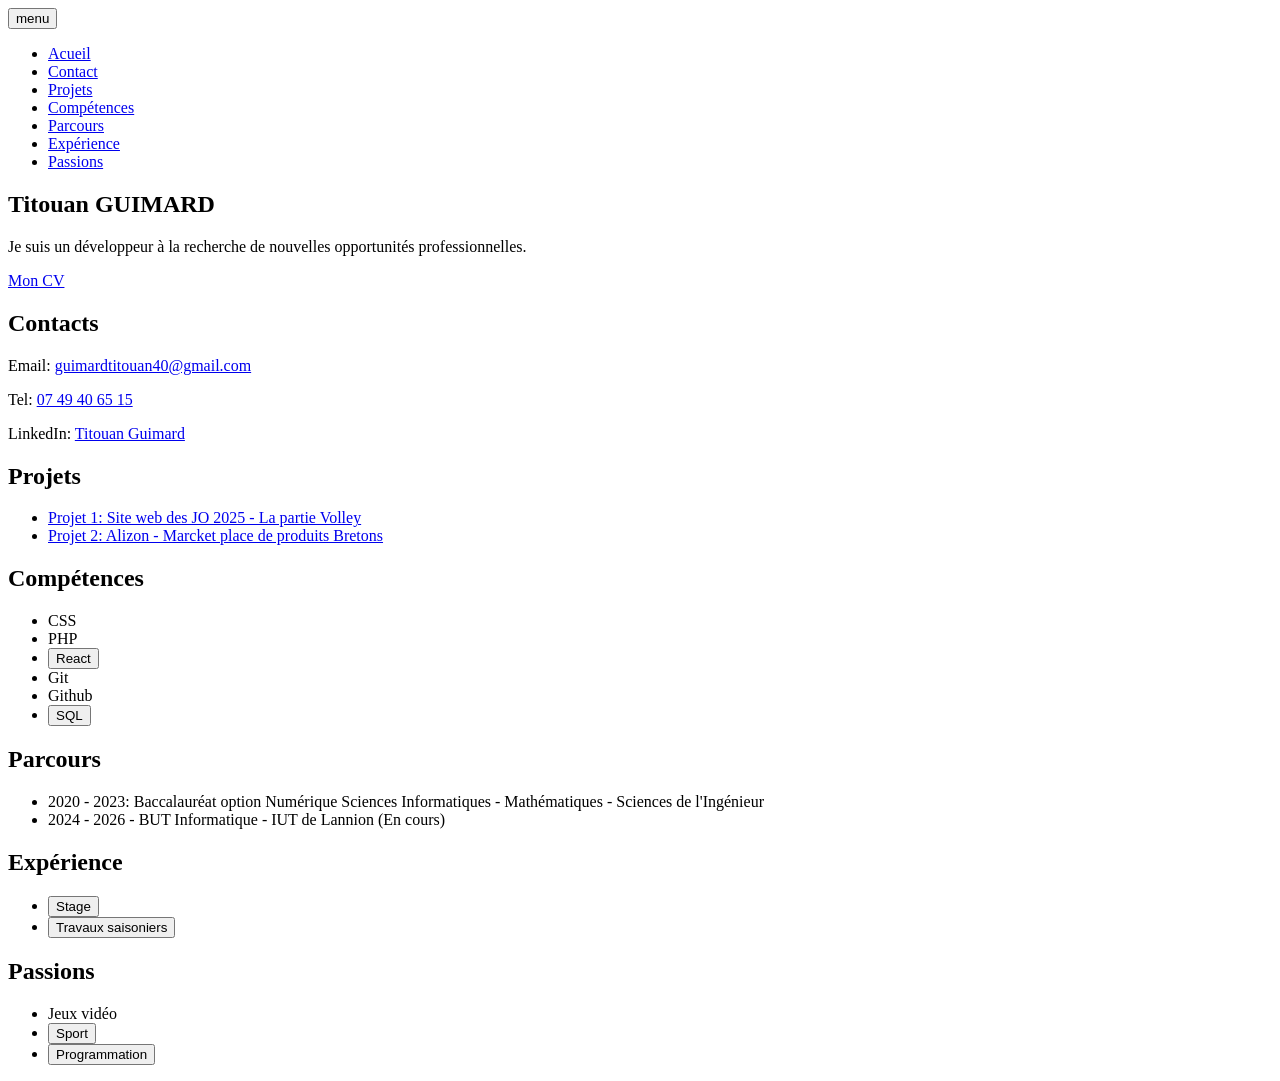
==== commit 0fd32834: "Update index.html for language and structure changes" ====
--- a/index.html
+++ b/index.html
@@ -1,743 +1,147 @@
 <!DOCTYPE html>
-<html lang="fr">
+<html lang="en">
 <head>
     <meta charset="UTF-8">
     <meta name="viewport" content="width=device-width, initial-scale=1.0">
-    <title>Titouan GUIMARD - Portfolio</title>
-    <style>
-        * {
-            margin: 0;
-            padding: 0;
-            box-sizing: border-box;
-        }
-
-        body {
-            font-family: 'Segoe UI', Tahoma, Geneva, Verdana, sans-serif;
-            line-height: 1.7;
-            color: #2c3e50;
-            background: linear-gradient(135deg, #667eea 0%, #764ba2 100%);
-            overflow-x: hidden;
-            font-size: 16px;
-        }
-
-        /* Navigation */
-        .navbar {
-            position: fixed;
-            top: 0;
-            left: 0;
-            right: 0;
-            background: rgba(255, 255, 255, 0.95);
-            backdrop-filter: blur(10px);
-            z-index: 1000;
-            padding: 1rem 2rem;
-            box-shadow: 0 2px 20px rgba(0, 0, 0, 0.1);
-            transition: all 0.3s ease;
-        }
-
-        .nav-container {
-            display: flex;
-            justify-content: space-between;
-            align-items: center;
-            max-width: 1200px;
-            margin: 0 auto;
-        }
-
-        .logo {
-            font-size: 1.5rem;
-            font-weight: bold;
-            background: linear-gradient(45deg, #667eea, #764ba2);
-            -webkit-background-clip: text;
-            -webkit-text-fill-color: transparent;
-            background-clip: text;
-        }
-
-        .nav-links {
-            display: flex;
-            list-style: none;
-            gap: 2rem;
-        }
-
-        .nav-links a {
-            text-decoration: none;
-            color: #2c3e50;
-            font-weight: 600;
-            font-size: 16px;
-            position: relative;
-            transition: color 0.3s ease;
-        }
-
-        .nav-links a:hover {
-            color: #667eea;
-        }
-
-        .nav-links a::after {
-            content: '';
-            position: absolute;
-            bottom: -5px;
-            left: 0;
-            width: 0;
-            height: 2px;
-            background: linear-gradient(45deg, #667eea, #764ba2);
-            transition: width 0.3s ease;
-        }
-
-        .nav-links a:hover::after {
-            width: 100%;
-        }
-
-        .burger {
-            display: none;
-            flex-direction: column;
-            cursor: pointer;
-        }
-
-        .burger span {
-            width: 25px;
-            height: 3px;
-            background: #333;
-            margin: 3px 0;
-            transition: 0.3s;
-        }
-
-        /* Hero Section */
-        .hero {
-            height: 100vh;
-            display: flex;
-            align-items: center;
-            justify-content: center;
-            text-align: center;
-            color: white;
-            position: relative;
-        }
-
-        .hero-content {
-            max-width: 800px;
-            animation: fadeInUp 1s ease;
-        }
-
-        .hero h1 {
-            font-size: 3.5rem;
-            margin-bottom: 1rem;
-            background: linear-gradient(45deg, #fff, #f0f0f0);
-            -webkit-background-clip: text;
-            -webkit-text-fill-color: transparent;
-            background-clip: text;
-        }
-
-        .hero .subtitle {
-            font-size: 1.5rem;
-            margin-bottom: 2rem;
-            opacity: 0.9;
-        }
-
-        .hero .description {
-            font-size: 1.2rem;
-            margin-bottom: 3rem;
-            line-height: 1.8;
-            font-weight: 400;
-        }
-
-        .cta-button {
-            display: inline-block;
-            padding: 1rem 2rem;
-            background: linear-gradient(45deg, #667eea, #764ba2);
-            color: white;
-            text-decoration: none;
-            border-radius: 50px;
-            font-weight: bold;
-            transition: transform 0.3s ease, box-shadow 0.3s ease;
-        }
-
-        .cta-button:hover {
-            transform: translateY(-3px);
-            box-shadow: 0 10px 30px rgba(102, 126, 234, 0.4);
-        }
-
-        /* Sections */
-        .section {
-            padding: 5rem 2rem;
-            max-width: 1200px;
-            margin: 0 auto;
-        }
-
-        .section-title {
-            text-align: center;
-            font-size: 2.5rem;
-            margin-bottom: 3rem;
-            background-color: #f0f0f0;
-            -webkit-background-clip: text;
-            -webkit-text-fill-color: transparent;
-            background-clip: text;
-        }
-
-        /* Cards */
-        .cards-container {
-            display: grid;
-            grid-template-columns: repeat(auto-fit, minmax(300px, 1fr));
-            gap: 2rem;
-            margin-top: 3rem;
-        }
-
-        .card {
-            background: white;
-            padding: 2rem;
-            border-radius: 15px;
-            box-shadow: 0 10px 30px rgba(0, 0, 0, 0.1);
-            transition: transform 0.3s ease, box-shadow 0.3s ease;
-            position: relative;
-            overflow: hidden;
-        }
-
-        .card::before {
-            content: '';
-            position: absolute;
-            top: 0;
-            left: 0;
-            right: 0;
-            height: 4px;
-            background: linear-gradient(45deg, #667eea, #764ba2);
-        }
-
-        .card:hover {
-            transform: translateY(-10px);
-            box-shadow: 0 20px 40px rgba(0, 0, 0, 0.15);
-        }
-
-        .card h3 {
-            color: #2c3e50;
-            margin-bottom: 1rem;
-            font-size: 1.4rem;
-            font-weight: 600;
-        }
-
-        .card p, .card li {
-            color: #555;
-            line-height: 1.7;
-            font-size: 15px;
-        }
-
-        .card ul {
-            padding-left: 1.5rem;
-        }
-
-        .card li {
-            margin-bottom: 0.5rem;
-        }
-
-        /* Skills */
-        .skills-grid {
-            display: grid;
-            grid-template-columns: repeat(auto-fit, minmax(320px, 1fr));
-            gap: 2rem;
-            margin-top: 2rem;
-        }
-
-        .skill-category {
-            background: white;
-            padding: 1.5rem;
-            border-radius: 10px;
-            box-shadow: 0 5px 15px rgba(0, 0, 0, 0.1);
-        }
-
-        .skill-category h4 {
-            color: #667eea;
-            margin-bottom: 1rem;
-            font-size: 1.1rem;
-            font-weight: 600;
-            line-height: 1.4;
-        }
-
-        .skill-tags {
-            display: flex;
-            flex-wrap: wrap;
-            gap: 0.5rem;
-        }
-
-        .skill-tag {
-            background: linear-gradient(45deg, #667eea, #764ba2);
-            color: white;
-            padding: 0.4rem 1rem;
-            border-radius: 20px;
-            font-size: 0.9rem;
-            font-weight: 500;
-        }
-
-        /* Timeline */
-        .timeline {
-            position: relative;
-            padding: 2rem 0;
-        }
-
-        .timeline::before {
-            content: '';
-            position: absolute;
-            left: 50%;
-            transform: translateX(-50%);
-            width: 2px;
-            height: 100%;
-            background: linear-gradient(45deg, #667eea, #764ba2);
-        }
-
-        .timeline-item {
-            position: relative;
-            margin: 2rem 0;
-            display: flex;
-            justify-content: space-between;
-            align-items: center;
-        }
-
-        .timeline-content {
-            background: white;
-            padding: 1.5rem;
-            border-radius: 10px;
-            box-shadow: 0 5px 15px rgba(0, 0, 0, 0.1);
-            width: 45%;
-            position: relative;
-        }
-
-        .timeline-item:nth-child(even) .timeline-content {
-            margin-left: auto;
-        }
-
-        .timeline-date {
-            position: absolute;
-            left: 50%;
-            transform: translateX(-50%);
-            background: linear-gradient(45deg, #667eea, #764ba2);
-            color: white;
-            padding: 0.5rem 1rem;
-            border-radius: 20px;
-            font-weight: bold;
-            white-space: nowrap;
-        }
-
-        /* Contact */
-        .contact-grid {
-            display: grid;
-            grid-template-columns: repeat(auto-fit, minmax(200px, 1fr));
-            gap: 2rem;
-            margin-top: 2rem;
-        }
-
-        .contact-item {
-            text-align: center;
-            padding: 1.5rem;
-            background: white;
-            border-radius: 10px;
-            box-shadow: 0 5px 15px rgba(0, 0, 0, 0.1);
-            transition: transform 0.3s ease;
-        }
-
-        .contact-item:hover {
-            transform: translateY(-5px);
-        }
-
-        .contact-icon {
-            width: 50px;
-            height: 50px;
-            background: linear-gradient(45deg, #667eea, #764ba2);
-            border-radius: 50%;
-            display: flex;
-            align-items: center;
-            justify-content: center;
-            margin: 0 auto 1rem;
-            color: white;
-            font-size: 1.5rem;
-        }
-
-        /* Footer */
-        footer {
-            background: linear-gradient(135deg, #2c3e50, #34495e);
-            color: white;
-            text-align: center;
-            padding: 2rem;
-        }
-
-        /* Animations */
-        @keyframes fadeInUp {
-            from {
-                opacity: 0;
-                transform: translateY(30px);
-            }
-            to {
-                opacity: 1;
-                transform: translateY(0);
-            }
-        }
-
-        .fade-in {
-            animation: fadeInUp 0.8s ease;
-        }
-
-        /* Responsive */
-        @media (max-width: 768px) {
-            .burger {
-                display: flex;
-            }
-
-            .nav-links {
-                position: fixed;
-                top: 70px;
-                right: -100%;
-                width: 100%;
-                height: calc(100vh - 70px);
-                background: rgba(255, 255, 255, 0.95);
-                backdrop-filter: blur(10px);
-                flex-direction: column;
-                align-items: center;
-                justify-content: flex-start;
-                gap: 2rem;
-                padding-top: 2rem;
-                transition: right 0.3s ease;
-            }
-
-            .nav-links.active {
-                right: 0;
-            }
-
-            .hero h1 {
-                font-size: 2.5rem;
-            }
-
-            .hero .subtitle {
-                font-size: 1.2rem;
-            }
-
-            .timeline::before {
-                left: 20px;
-            }
-
-            .timeline-content {
-                width: calc(100% - 60px);
-                margin-left: 60px !important;
-            }
-
-            .timeline-date {
-                left: 20px;
-                transform: none;
-                font-size: 0.8rem;
-                padding: 0.3rem 0.6rem;
-            }
-
-            .cards-container {
-                grid-template-columns: 1fr;
-            }
-
-            .skills-grid {
-                grid-template-columns: 1fr;
-            }
-
-            .contact-grid {
-                grid-template-columns: 1fr;
-            }
-        }
-    </style>
+    <link rel="stylesheet" href="style.css">
+    <title>Portfolio Titouan Guimard</title>
 </head>
 <body>
-    <nav class="navbar">
-        <div class="nav-container">
-            <div class="logo">Titouan GUIMARD</div>
-            <ul class="nav-links">
-                <li><a href="#home">Accueil</a></li>
-                <li><a href="#formation">Formation</a></li>
-                <li><a href="#experience">Expérience</a></li>
-                <li><a href="#competences">Compétences</a></li>
-                <li><a href="#interets">Centres d'intérêt</a></li>
-                <li><a href="#contact">Contact</a></li>
-            </ul>
-            <div class="burger">
-                <span></span>
-                <span></span>
-                <span></span>
-            </div>
-        </div>
-    </nav>
-
-    <section id="home" class="hero">
-        <div class="hero-content">
-            <h1>Titouan GUIMARD</h1>
-            <p class="subtitle">Étudiant en BUT Informatique - 19 ans</p>
-            <p class="description">
-                Passionné par le développement logiciel et web, je recherche un stage enrichissant
-                pour approfondir mes compétences en tant que développeur, assistant ingénieur,
-                administrateur systèmes et réseaux ou responsable d'applications.
-            </p>
-            <a href="#contact" class="cta-button">Me contacter</a>
-            <a href="CV_TG_Lannion.pdf" download="CV_TG_Lannion.pdf" class="cta-button">mon CV</a>
-        </div>
-    </section>
-
-    <section id="formation" class="section">
-        <h2 class="section-title">Formation</h2>
-        <div class="timeline">
-            <div class="timeline-item">
-                <div class="timeline-content fade-in">
-                    <h3>BUT Informatique - 2ème année</h3>
-                    <p><strong>IUT de Lannion</strong></p>
-                    <p>Formation complète en informatique couvrant le développement, les systèmes, les réseaux et les bases de données.</p>
-                </div>
-                <div class="timeline-date">2025</div>
-            </div>
-            <div class="timeline-item">
-                <div class="timeline-content fade-in">
-                    <h3>Baccalauréat Général</h3>
-                    <p><strong>Lycée de l'Elorn - Landerneau</strong></p>
-                    <p>Spécialités : Mathématiques, Numérique et Sciences de l'Ingénieur</p>
-                </div>
-                <div class="timeline-date">2023</div>
-            </div>
-        </div>
-    </section>
-
-    <section id="experience" class="section">
-        <h2 class="section-title">Expérience</h2>
-        <div class="cards-container">
-            <div class="card fade-in">
-                <h3>Stage Technicien de Maintenance</h3>
-                <p><strong>CFAI de Brest (29) - 2023</strong></p>
-                <ul>
-                    <li>Maintenance du parc informatique</li>
-                    <li>Débogage de logiciels</li>
-                    <li>Support technique aux utilisateurs</li>
+    <header>
+        <nav>
+            <button onclick="ouvrirmenu('menu')" id="menuBtn">menu</button>
+            <div >
+                <ul id="menu">
+                    <li><a href="#accueil">Acueil</a></li>
+                    <li><a href="#contacts">Contact</a></li>
+                    <li><a href="#projets">Projets</a></li>
+                    <li><a href="#competences">Compétences</a></li>
+                    <li><a href="#parcours">Parcours</a></li>
+                    <li><a href="#experience">Expérience</a></li>
+                    <li><a href="#passions">Passions</a></li>
                 </ul>
             </div>
-            <div class="card fade-in">
-                <h3>Emploie Saisonnier</h3>
-                <p><strong>Service Technique de Santec (29) - 2023</strong></p>
-                <ul>
-                    <li>Travail en équipe</li>
-                    <li>Respect des cadences</li>
-                    <li>Sens de l'organisation</li>
+        </nav>
+    </header>
+    <main>
+        <section id="accueil">
+            <h1>Titouan GUIMARD</h1>
+            <p>Je suis un développeur à la recherche de nouvelles opportunités professionnelles.</p>
+            <a href="cv.html">Mon CV</a>
+        </section>
+        <section id="contacts">
+            <h2>Contacts</h2>
+            <p>Email: <a href="mailto:guimardtitouan40@gmail.com">guimardtitouan40@gmail.com</a></p>
+            <p>Tel: <a href="tel:+33749406515">07 49 40 65 15</a></p>
+            <p>LinkedIn: <a href="https://www.linkedin.com/feed/?trk=404_page" target="_blank">Titouan Guimard</a></p>
+        </section>
+        <section id="projets">
+            <h2>Projets</h2>
+            <ul>
+                <li><a href="JO/accueil.html">Projet 1: Site web des JO 2025 - La partie Volley</a></li>
+                <li><a href="presentationAlizon.php">Projet 2: Alizon - Marcket place de produits Bretons</a></li>
+            </ul>
+        </section>
+        <section id="competences">
+            <h2>Compétences</h2>
+            <ul>
+                <li>CSS</li>
+                <li>PHP</li>
+                <li><input type="button" onclick="ouvrir('overlayreact')" value="React" /></li>
+                <ul id="overlayreact" style="display: none;">
+                    <li>HTML</li>
+                    <li>JavaScript</li>
+                    <li>React</li>
                 </ul>
-            </div>
-        </div>
-    </section>
-    <section id="competences" class="section">
-        <h2 class="section-title">Compétences</h2>
-        <div class="skills-grid">
-            <div class="skill-category fade-in">
-                <h4>Réaliser un développement d'application</h4>
-                <div class="skill-tags">
-                    <span class="skill-tag">HTML/CSS</span>
-                    <span class="skill-tag">JavaScript</span>
-                    <span class="skill-tag">PHP</span>
-                    <span class="skill-tag">Python</span>
-                    <span class="skill-tag">C</span>
-                </div>
-            </div>
-            <div class="skill-category fade-in">
-                <h4>Optimiser des applications informatiques</h4>
-                <div class="skill-tags">
-                    <span class="skill-tag">Algorithmique</span>
-                    <span class="skill-tag">Structures de données</span>
-                    <span class="skill-tag">Performance</span>
-                </div>
-            </div>
-            <div class="skill-category fade-in">
-                <h4>Administrer des systèmes informatiques communiquants complexes</h4>
-                <div class="skill-tags">
-                    <span class="skill-tag">Linux</span>
-                    <span class="skill-tag">Bash</span>
-                    <span class="skill-tag">Réseaux</span>
-                </div>
-            </div>
-            <div class="skill-category fade-in">
-                <h4>Gérer des données de l'information</h4>
-                <div class="skill-tags">
-                    <span class="skill-tag">SQL</span>
-                    <span class="skill-tag">Bases de données</span>
-                    <span class="skill-tag">Modélisation</span>
-                </div>
-            </div>
-            <div class="skill-category fade-in">
-                <h4>Conduire un projet</h4>
-                <div class="skill-tags">
-                    <span class="skill-tag">Planification</span>
-                    <span class="skill-tag">Gestion</span>
-                    <span class="skill-tag">Organisation</span>
-                </div>
-            </div>
-            <div class="skill-category fade-in">
-                <h4>Travailler dans une équipe informatique</h4>
-                <div class="skill-tags">
-                    <span class="skill-tag">Collaboration</span>
-                    <span class="skill-tag">Communication</span>
-                    <span class="skill-tag">Versioning</span>
-                </div>
-            </div>
-        </div>
-    </section>
+                <li>Git</li>
+                <li>Github</li>
+                <li><input type="button" onclick="ouvrir('sql')" value="SQL" /></li>
+                <ul id="sql" style="display: none;">
+                    <li>MySQL</li>
+                    <li>PostgreSQL</li>
+                    <li>SQLite</li>
+                    <li>MongoDB</li>
+                </ul>
+            </ul>
+        </section>
+        <section id="parcours">
+            <h2>Parcours</h2>
+            <ul>
+                <li>2020 - 2023: Baccalauréat option Numérique Sciences Informatiques - Mathématiques - Sciences de l'Ingénieur</li>
+                <li>2024 - 2026 - BUT Informatique - IUT de Lannion (En cours)</li>
+            </ul>
+        </section>
+        <section id="experience">
+            <h2>Expérience</h2>
+            <ul>
+                <li><input type="button" onclick="ouvrir('stage')" value="Stage" /></li>
+                <ul id="stage" style="display: none;">
+                    <li>2022 - 2023: Stage de 2 semaine pour connaitre le métier de développeur au CFAI de Brest</li>
+                    <li>2022 - 2023: Stage de découverte en 3ème d'une entreprise automatisée (Autoliv à Pont De Buis les Quimerch)</li>
+                </ul>
+                <li><input type="button" onclick="ouvrir('travaux')" value="Travaux saisoniers" /></li>
+                <ul id="travaux" style="display: none;">
+                    <li>2022 - 2023: Ouvrier agricole (cueillette de carrotes, de navets et oignons) (3 semaines)</li>
+                    <li>2023 - 2024: Ouvrier agricole (cueillette de carrotes, de navets et oignons) (3 semaines)</li>
+                    <li>2024 - 2025: CDI Agent d’entretien et de maintenance des espaces publics (3 mois)</li>
+                </ul>
+            </ul>
+        </section>
+        <section id="passions">
+            <h2>Passions</h2>
+            <ul>
+                <li>Jeux vidéo</li>
+                <li><input type="button" onclick="ouvrir('sport')" value="Sport" /></li>
+                <ul id="sport" style="display: none;">
+                    <li>Natation (2015-2022 en club - niveau Inter-Région et 2022-2026 en autonomie)</li>
+                    <li>Musculation (2022-2026 en autonomie)</li>
+                    <li>Course à pied (2022-2026 en autonomie)</li>
+                </ul>
+                <li><input type="button" onclick="ouvrir('programmation')" value="Programmation" /></li>
+                <ul id="programmation" style="display: none;">
+                    <li>CSS</li>
+                    <li>PHP</li>
+                    <li>React</li>
+                </ul>
+                
+            </ul>
+        </section>
+    </main>
+<script>
+    function ouvrirmenu(id) {
+        let overlay = document.getElementById(id);
+        if (overlay.style.display === "block") {
+            overlay.style.display = "none";
+        } else {
+            overlay.style.display = "block";
+        }
+    }
 
-    <section id="projets" class="section">
-        <h2 class="section-title">Projets</h2>
-        <div class="cards-container">
-            <div class="card fade-in">
-                <h3>Site Web des Jeux Olympiques</h3>
-                <p><strong>Technologies : HTML/CSS, JavaScript</strong></p>
-                <p>Développement d'un site web complet dédié aux Jeux Olympiques avec une interface moderne et responsive.</p>
-                <ul>
-                    <li>Design responsive et moderne</li>
-                    <li>Navigation intuitive</li>
-                    <li>Présentation des épreuves et athlÃ¨tes</li>
-                </ul>
-                <a href="siteJO_equipe-D12.zip" download="siteJO_equipe-D12.zip" class="cta-button" style="margin-top: 1rem; display: inline-block; padding: 0.6rem 1.2rem; font-size: 0.9rem;">
-                    Télécharger le projet
-                </a>
-            </div>
-            <div class="card fade-in">
-                <h3>Jeu Snake en C</h3>
-                <p><strong>Technologies : C, Algorithmes</strong></p>
-                <p>Création d'un jeu Snake classique en langage C avec gestion des collisions et systÃ¨me de score.</p>
-                <ul>
-                    <li>Programmation en C</li>
-                    <li>Gestion de la logique du jeu</li>
-                    <li>Interface utilisateur en console</li>
-                </ul>
-                <a href="snake_project.html" class="cta-button" style="margin-top: 1rem; display: inline-block; padding: 0.6rem 1.2rem; font-size: 0.9rem;">
-                    Voir le projet
-                </a>
-            </div>
-            <div class="card fade-in">
-                <h3>Script d'Automatisation Bash</h3>
-                <p><strong>Technologies : Bash, Linux</strong></p>
-                <p>Développement de scripts Bash pour automatiser des tÃ¢ches d'administration systÃ¨me et de maintenance.</p>
-                <ul>
-                    <li>Automatisation de tÃ¢ches répétitives</li>
-                    <li>Gestion de fichiers et processus</li>
-                    <li>Scripts de sauvegarde et monitoring</li>
-                </ul>
-                <a href="projetBash.html" class="cta-button" style="margin-top: 1rem; display: inline-block; padding: 0.6rem 1.2rem; font-size: 0.9rem;">
-                    Voir le projet
-                </a>
-            </div>
-        </div>
-    </section>
 
-    <section id="interets" class="section">
-        <h2 class="section-title">Centres d'intérêt</h2>
-        <div class="cards-container">
-            <div class="card fade-in">
-                <h3>Sports</h3>
-                <ul>
-                    <li>Musculation en autonomie (actuellement)</li>
-                    <li>Natation en club - Compétition inter-région (9 ans)</li>
-                    <li>Volley-ball (1 an)</li>
-                    <li>Basketball (1 an)</li>
-                </ul>
-            </div>
-            <div class="card fade-in">
-                <h3>Projets Techniques</h3>
-                <ul>
-                    <li>Programmation sur sites compétitifs de cybersécurité</li>
-                    <li>Osint Project, Glitch</li>
-                    <li>Concours de robotique</li>
-                </ul>
-            </div>
-            <div class="card fade-in">
-                <h3>Voyages</h3>
-                <ul>
-                    <li>Espagne</li>
-                    <li>Italie</li>
-                    <li>Angleterre</li>
-                </ul>
-            </div>
-        </div>
-    </section>
+    const menuBtn = document.getElementById("menuBtn");
+    const menu = document.getElementById("menu");
 
-    <section id="contact" class="section">
-        <h2 class="section-title">Contact</h2>
-        <div class="contact-grid">
-            <div class="contact-item fade-in">
-                <div class="contact-icon">📞</div>
-                <h3>Téléphone</h3>
-                <p>07 49 40 65 15</p>
-            </div>
-            <div class="contact-item fade-in">
-                <div class="contact-icon">✉️</div>
-                <h3>Email</h3>
-                <p>guimardtitouan40@gmail.com</p>
-            </div>
-            <div class="contact-item fade-in">
-                <div class="contact-icon">📍</div>
-                <h3>Adresse</h3>
-                <p>5 rue du Blavet<br>Landerneau</p>
-            </div>
-            <div class="contact-item fade-in">
-                <div class="contact-icon">🎓</div>
-                <h3>Institution</h3>
-                <p>IUT de Lannion</p>
-            </div>
-        </div>
-    </section>
+    // Toggle overlay
+    function ouvrirmenu(id) {
+        const el = document.getElementById(id);
+        el.classList.toggle("open");
+    }
 
-    <footer>
-        <p>2024 Titouan GUIMARD - Portfolio. Détenteur du permis B.</p>
-    </footer>
+    // Fermer menu quand on clique sur un lien
+    menu.querySelectorAll("a").forEach(link => {
+        link.addEventListener("click", () => {
+            menu.classList.remove("open");
+        });
+    });
 
-    <script>
-        // Mobile menu toggle
-        const burger = document.querySelector('.burger');
-        const navLinks = document.querySelector('.nav-links');
-
-        burger.addEventListener('click', () => {
-            navLinks.classList.toggle('active');
-            burger.classList.toggle('active');
-        });
-
-        // Close mobile menu when clicking on a link
-        document.querySelectorAll('.nav-links a').forEach(link => {
-            link.addEventListener('click', () => {
-                navLinks.classList.remove('active');
-                burger.classList.remove('active');
-            });
-        });
-
-        // Smooth scrolling for navigation links
-        document.querySelectorAll('a[href^="#"]').forEach(anchor => {
-            anchor.addEventListener('click', function (e) {
-                e.preventDefault();
-                const target = document.querySelector(this.getAttribute('href'));
-                if (target) {
-                    target.scrollIntoView({
-                        behavior: 'smooth',
-                        block: 'start'
-                    });
-                }
-            });
-        });
-
-        // Intersection Observer for animations
-        const observerOptions = {
-            threshold: 0.1,
-            rootMargin: '0px 0px -50px 0px'
-        };
-
-        const observer = new IntersectionObserver((entries) => {
-            entries.forEach(entry => {
-                if (entry.isIntersecting) {
-                    entry.target.style.opacity = '1';
-                    entry.target.style.transform = 'translateY(0)';
-                }
-            });
-        }, observerOptions);
-
-        // Observe all elements with fade-in class
-        document.querySelectorAll('.fade-in').forEach(el => {
-            el.style.opacity = '0';
-            el.style.transform = 'translateY(20px)';
-            el.style.transition = 'opacity 0.6s ease, transform 0.6s ease';
-            observer.observe(el);
-        });
-
-        // Navbar background on scroll
-        window.addEventListener('scroll', () => {
-            const navbar = document.querySelector('.navbar');
-            if (window.scrollY > 50) {
-                navbar.style.background = 'rgba(255, 255, 255, 0.98)';
-            } else {
-                navbar.style.background = 'rgba(255, 255, 255, 0.95)';
-            }
-        });
-    </script>
+    function ouvrir(id){
+        let overlay = document.getElementById(id);
+        if (overlay.style.display === "block") {
+            overlay.style.display = "none";
+        } else {
+            overlay.style.display = "block";
+        }
+    }
+</script>
 </body>
 </html>
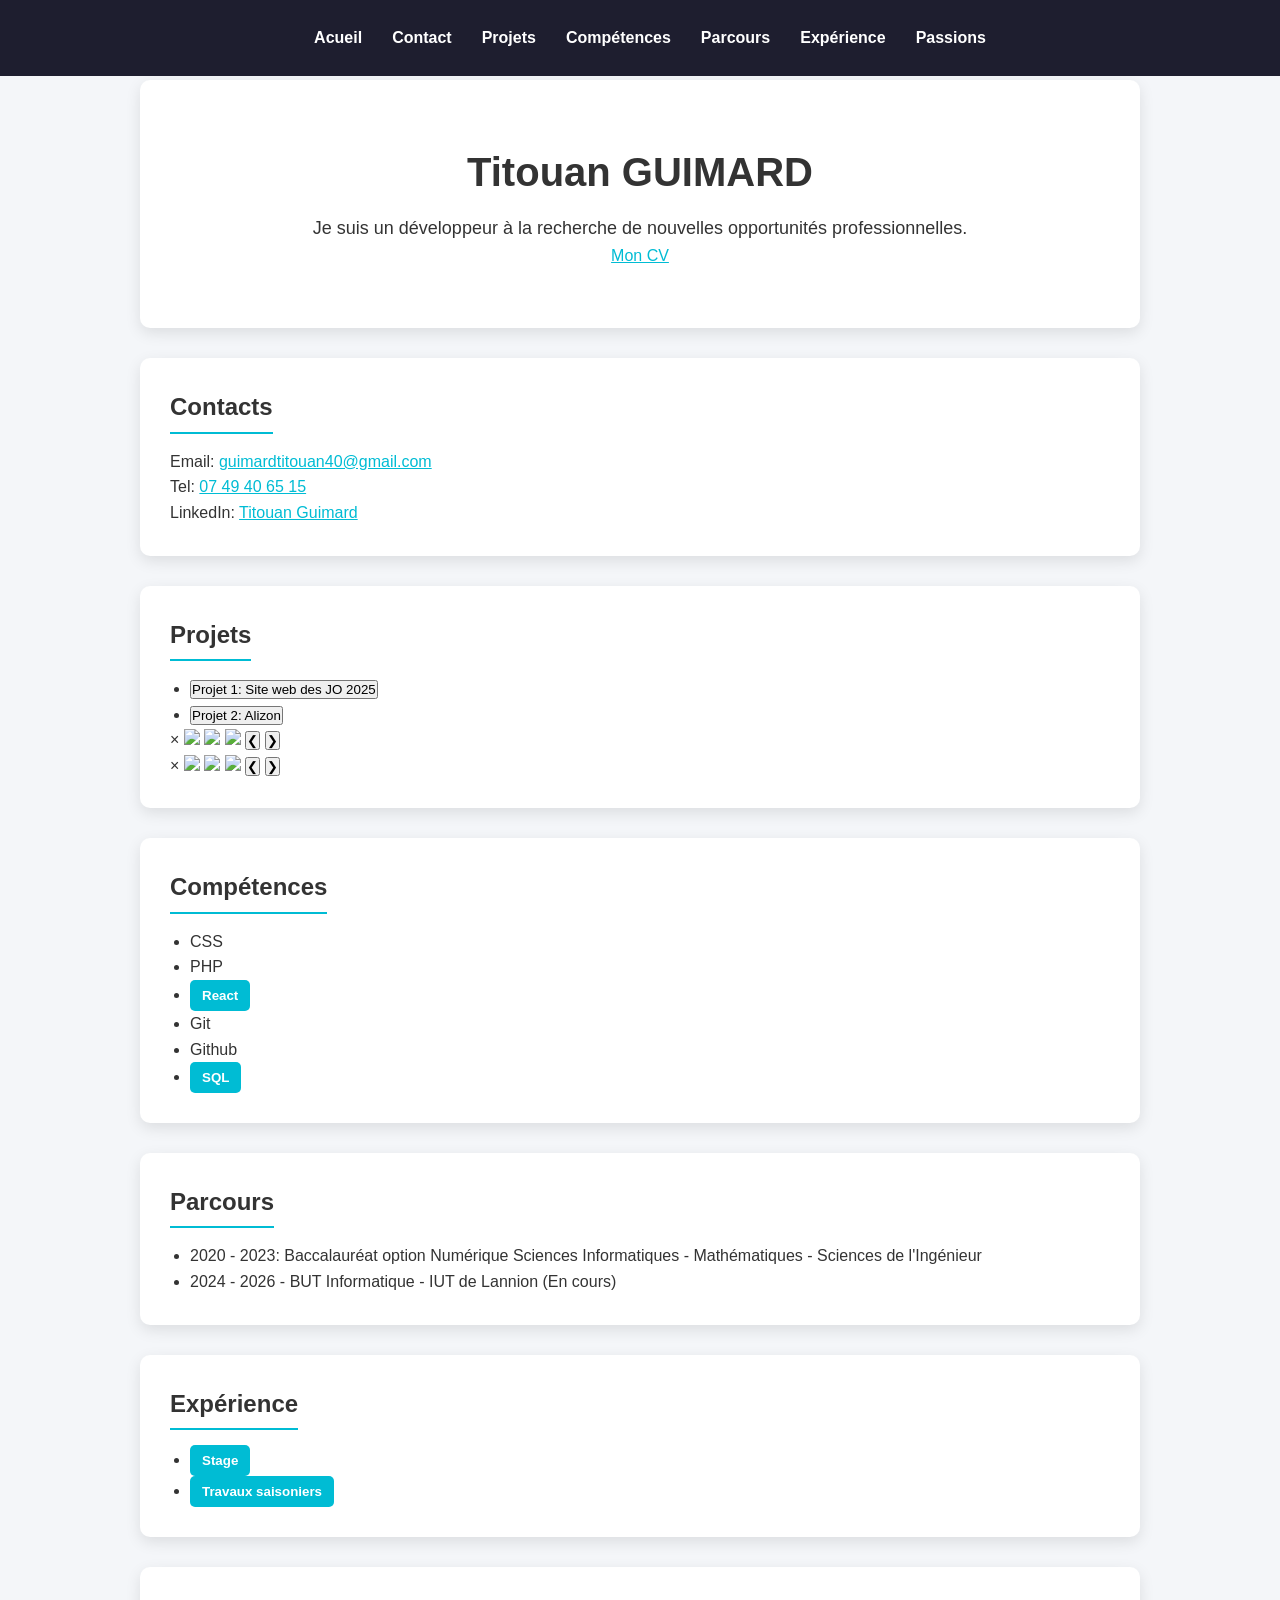
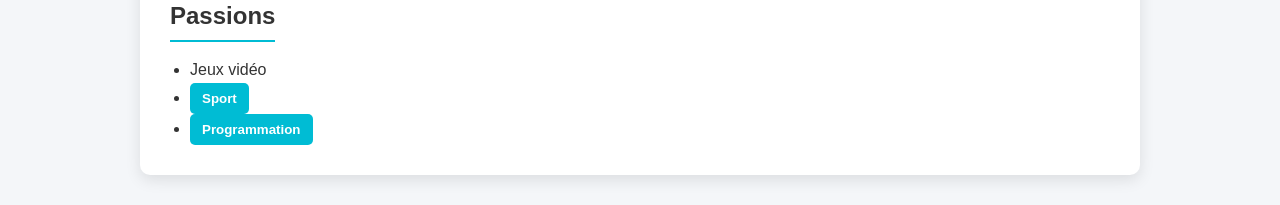
==== commit 0ba5dfd1: "Replace project links with buttons and carousels" ====
--- a/index.html
+++ b/index.html
@@ -1,5 +1,5 @@
 <!DOCTYPE html>
-<html lang="en">
+<html lang="fr">
 <head>
     <meta charset="UTF-8">
     <meta name="viewport" content="width=device-width, initial-scale=1.0">
@@ -36,12 +36,32 @@
             <p>LinkedIn: <a href="https://www.linkedin.com/feed/?trk=404_page" target="_blank">Titouan Guimard</a></p>
         </section>
         <section id="projets">
-            <h2>Projets</h2>
-            <ul>
-                <li><a href="JO/accueil.html">Projet 1: Site web des JO 2025 - La partie Volley</a></li>
-                <li><a href="presentationAlizon.php">Projet 2: Alizon - Marcket place de produits Bretons</a></li>
-            </ul>
-        </section>
+    <h2>Projets</h2>
+    <ul>
+        <li><button onclick="ouvrirCarousel('carousel1')">Projet 1: Site web des JO 2025</button></li>
+        <li><button onclick="ouvrirCarousel('carousel2')">Projet 2: Alizon</button></li>
+    </ul>
+
+    <!-- Carousel Projet 1 -->
+    <div id="carousel1" class="carousel">
+        <span class="close" onclick="fermerCarousel('carousel1')">&times;</span>
+        <img class="slide" src="img/jo1.png">
+        <img class="slide" src="img/jo2.png">
+        <img class="slide" src="img/jo3.png">
+        <button onclick="changerSlide(-1, 'carousel1')">❮</button>
+        <button onclick="changerSlide(1, 'carousel1')">❯</button>
+    </div>
+
+    <!-- Carousel Projet 2 -->
+    <div id="carousel2" class="carousel">
+        <span class="close" onclick="fermerCarousel('carousel2')">&times;</span>
+        <img class="slide" src="img/alizon1.png">
+        <img class="slide" src="img/alizon2.png">
+        <img class="slide" src="img/alizon3.png">
+        <button onclick="changerSlide(-1, 'carousel2')">❮</button>
+        <button onclick="changerSlide(1, 'carousel2')">❯</button>
+    </div>
+</section>
         <section id="competences">
             <h2>Compétences</h2>
             <ul>
--- a/style.css
+++ b/style.css
@@ -0,0 +1,185 @@
+/* Reset */
+*{
+    margin:0;
+    padding:0;
+    box-sizing:border-box;
+    font-family: Arial, Helvetica, sans-serif;
+}
+
+.back-button{
+    margin-bottom:20px;
+}
+.back-button button{
+    padding:10px 15px;
+    font-size:14px;
+    border:none;
+    border-radius:6px;
+    background-color:#333;
+    color:white;
+    cursor:pointer;
+}
+.back-button button:hover{
+    background-color:#555;
+}
+
+/* Body */
+body{
+    background:#f4f6f9;
+    color:#333;
+    line-height:1.6;
+}
+
+/* Header */
+header{
+    background:#1e1e2f;
+    position:fixed;
+    width:100%;
+    top:0;
+    left:0;
+    z-index:1000;
+    padding: 10px 0;
+}
+
+/* Navigation */
+nav #menuBtn{
+    display:none;
+}
+
+nav ul{
+    display:flex;
+    justify-content:center;
+    list-style:none;
+    flex-direction: row;
+}
+
+nav li{
+    margin:15px;
+}
+
+nav a{
+    color:white;
+    text-decoration:none;
+    font-weight:bold;
+    transition:0.3s;
+}
+
+nav a:hover{
+    color:#00bcd4;
+}
+
+/* Main */
+main{
+    margin-top:80px;
+    width:90%;
+    max-width:1000px;
+    margin-left:auto;
+    margin-right:auto;
+}
+
+/* Sections */
+section{
+    background:white;
+    margin:30px 0;
+    padding:30px;
+    border-radius:10px;
+    box-shadow:0 5px 15px rgba(0,0,0,0.1);
+}
+
+/* Titles */
+h1{
+    text-align:center;
+    margin-bottom:10px;
+}
+
+h2{
+    margin-bottom:15px;
+    border-bottom:2px solid #00bcd4;
+    display:inline-block;
+    padding-bottom:5px;
+}
+
+/* Lists */
+ul{
+    list-style:disc;
+    margin-left:20px;
+}
+
+ul ul{
+    margin-top:10px;
+}
+
+/* Buttons */
+input[type="button"]{
+    background:#00bcd4;
+    border:none;
+    padding:8px 12px;
+    border-radius:5px;
+    cursor:pointer;
+    color:white;
+    font-weight:bold;
+    transition:0.3s;
+}
+
+input[type="button"]:hover{
+    background:#0097a7;
+}
+
+/* Links */
+a{
+    color:#00bcd4;
+}
+
+a:hover{
+    text-decoration:underline;
+}
+
+/* Accueil */
+#accueil{
+    text-align:center;
+    padding:60px 30px;
+}
+
+#accueil h1{
+    font-size:40px;
+}
+
+#accueil p{
+    font-size:18px;
+    margin-top:10px;
+}
+
+/* Responsive */
+@media screen and (max-width:768px){
+
+    /* Affiche le bouton menu */
+    header #menuBtn{
+        display:block;
+        margin:10px;
+        padding: 5px;
+    }
+    header #menu.open{
+        display: flex;
+        flex-direction: column;
+    }
+    header #menu{
+        display: none
+    }
+    #menuBtn {
+        background-color: #00bcd4;   /* bleu moderne */
+        color: white;                /* texte blanc */
+        border: 2px solid #0097a7;  /* bordure légèrement plus foncée */
+        border-radius: 12px;         /* coins arrondis */
+        padding: 8px 16px;           /* un peu d’espace à l’intérieur */
+        font-weight: bold;
+        cursor: pointer;
+        transition: background 0.3s, transform 0.2s;
+    }
+
+    /* Hover */
+    #menuBtn:hover {
+        background-color: #0097a7;   /* bleu plus foncé au survol */
+        transform: scale(1.05);      /* petit effet de zoom */
+    }
+    
+}
+
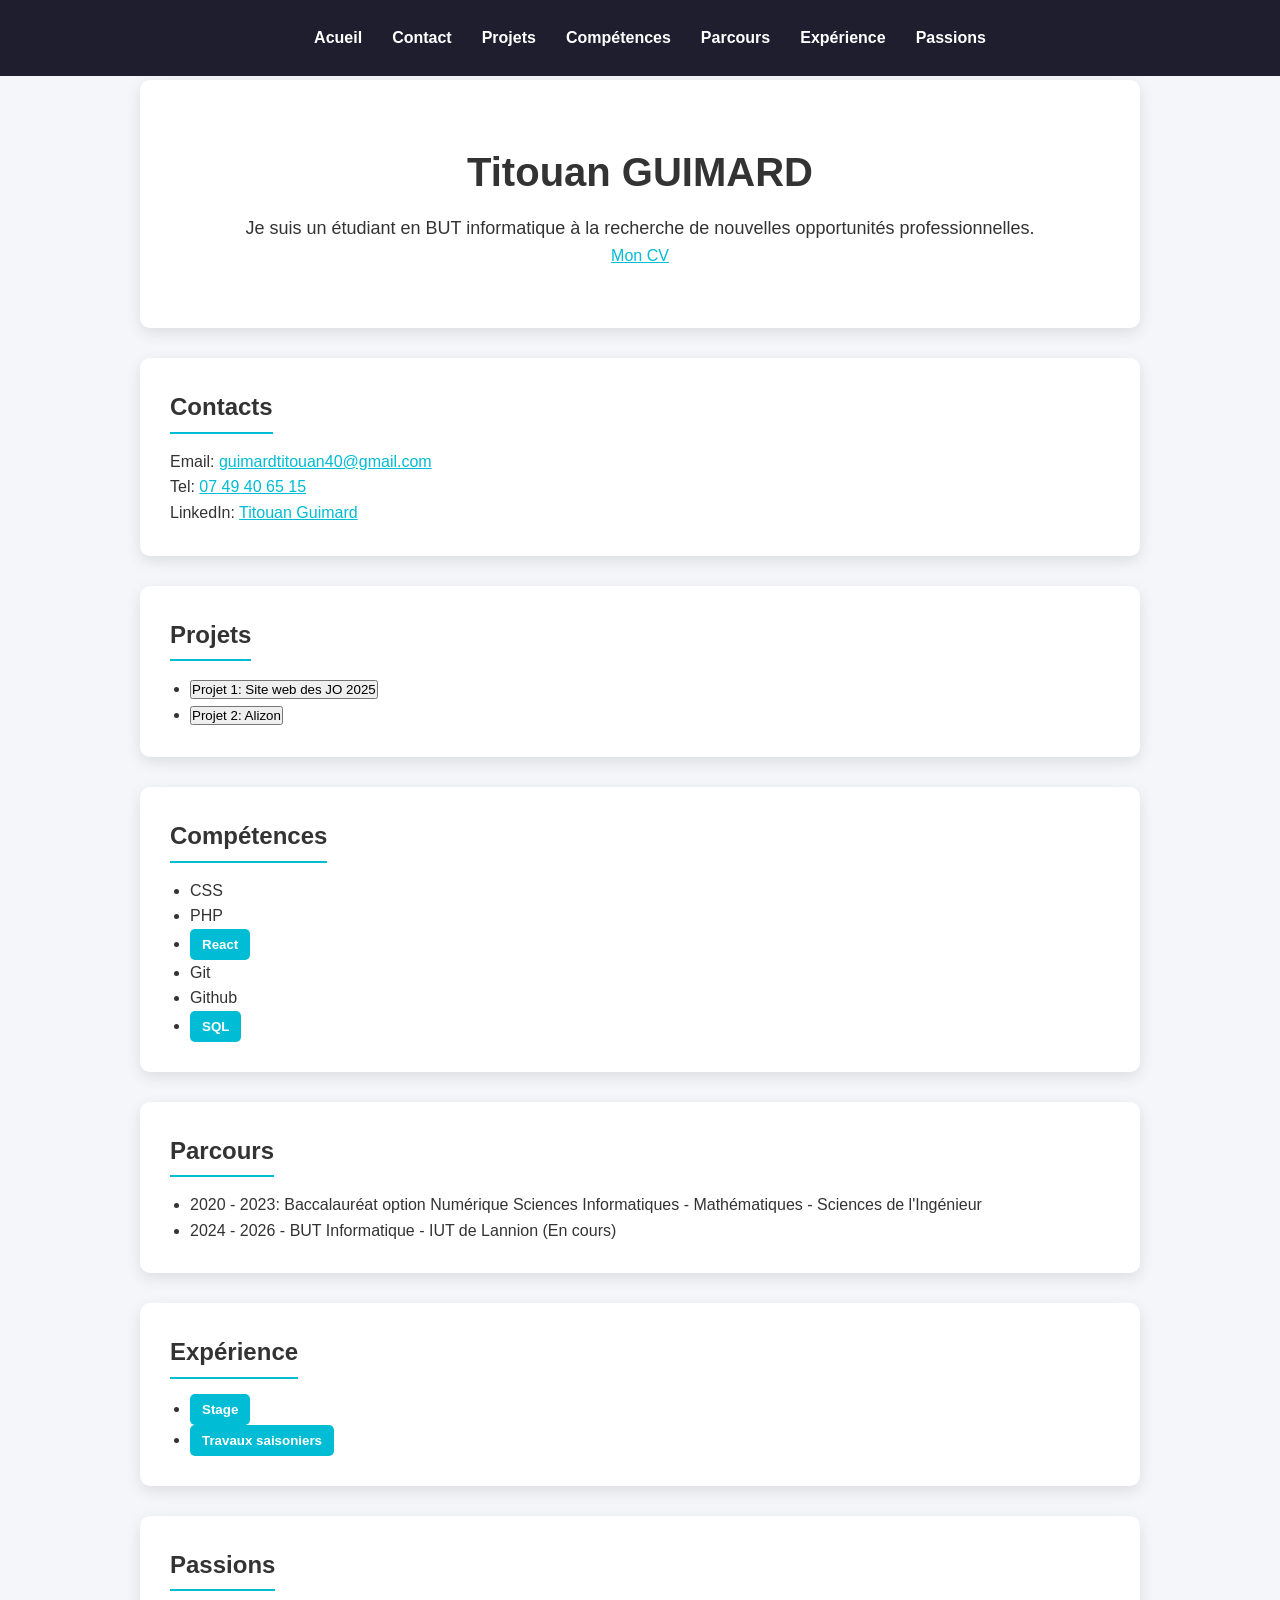
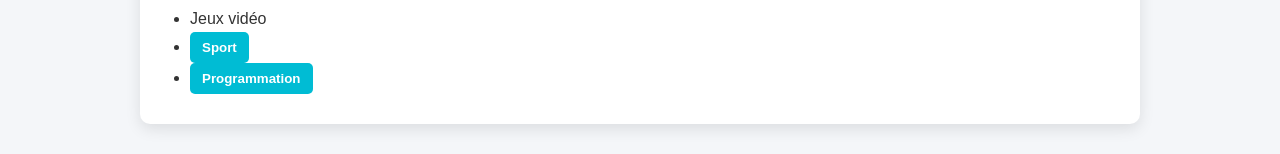
==== commit 209ead15: "Update index.html" ====
--- a/index.html
+++ b/index.html
@@ -26,7 +26,7 @@
     <main>
         <section id="accueil">
             <h1>Titouan GUIMARD</h1>
-            <p>Je suis un développeur à la recherche de nouvelles opportunités professionnelles.</p>
+            <p>Je suis un étudiant en BUT informatique à la recherche de nouvelles opportunités professionnelles.</p>
             <a href="cv.html">Mon CV</a>
         </section>
         <section id="contacts">
@@ -36,32 +36,34 @@
             <p>LinkedIn: <a href="https://www.linkedin.com/feed/?trk=404_page" target="_blank">Titouan Guimard</a></p>
         </section>
         <section id="projets">
-    <h2>Projets</h2>
-    <ul>
-        <li><button onclick="ouvrirCarousel('carousel1')">Projet 1: Site web des JO 2025</button></li>
-        <li><button onclick="ouvrirCarousel('carousel2')">Projet 2: Alizon</button></li>
-    </ul>
-
-    <!-- Carousel Projet 1 -->
-    <div id="carousel1" class="carousel">
-        <span class="close" onclick="fermerCarousel('carousel1')">&times;</span>
-        <img class="slide" src="img/jo1.png">
-        <img class="slide" src="img/jo2.png">
-        <img class="slide" src="img/jo3.png">
-        <button onclick="changerSlide(-1, 'carousel1')">❮</button>
-        <button onclick="changerSlide(1, 'carousel1')">❯</button>
-    </div>
-
-    <!-- Carousel Projet 2 -->
-    <div id="carousel2" class="carousel">
-        <span class="close" onclick="fermerCarousel('carousel2')">&times;</span>
-        <img class="slide" src="img/alizon1.png">
-        <img class="slide" src="img/alizon2.png">
-        <img class="slide" src="img/alizon3.png">
-        <button onclick="changerSlide(-1, 'carousel2')">❮</button>
-        <button onclick="changerSlide(1, 'carousel2')">❯</button>
-    </div>
-</section>
+            <h2>Projets</h2>
+            <ul>
+                <li>
+                    <button onclick="carrouselouvrir(1)">
+                        Projet 1: Site web des JO 2025
+                    </button>
+                </li>
+
+                <div id="carousel1" style="display: none;">
+                    <button onclick="prev(1)">❮</button>
+                    <img id="image1" src="chat.jpeg">
+                    <button onclick="next(1)">❯</button>
+                </div>
+
+
+                <li>
+                    <button onclick="carrouselouvrir(2)">
+                        Projet 2: Alizon
+                    </button>
+                </li>
+
+                <div id="carousel2" style="display: none;">
+                    <button onclick="prev(2)">❮</button>
+                    <img id="image2" src="chat.jpeg">
+                    <button onclick="next(2)">❯</button>
+                </div>
+            </ul>
+        </section>
         <section id="competences">
             <h2>Compétences</h2>
             <ul>
@@ -162,6 +164,42 @@
             overlay.style.display = "block";
         }
     }
+
+    let images = {
+        1: ["chat.jpeg", "Coocher.jpeg"],
+        2: ["chat.jpeg", "Sans titre.jpeg"]
+    };
+
+    let index = {
+        1: 0,
+        2: 0
+    };
+
+    function showImage(id) {
+        document.getElementById("image" + id).src = images[id][index[id]];
+    }
+
+    function next(id) {
+        index[id] = (index[id] + 1) % images[id].length;
+        showImage(id);
+    }
+
+    function prev(id) {
+        index[id] = (index[id] - 1 + images[id].length) % images[id].length;
+        showImage(id);
+    }
+
+    function carrouselouvrir(id) {
+        const carousel = document.getElementById("carousel" + id);
+
+        if (carousel.style.display === "none" || carousel.style.display === "") {
+            carousel.style.display = "block";
+            index[id] = 0;
+            showImage(id);
+        } else {
+            carousel.style.display = "none";
+        }
+    }
 </script>
 </body>
 </html>
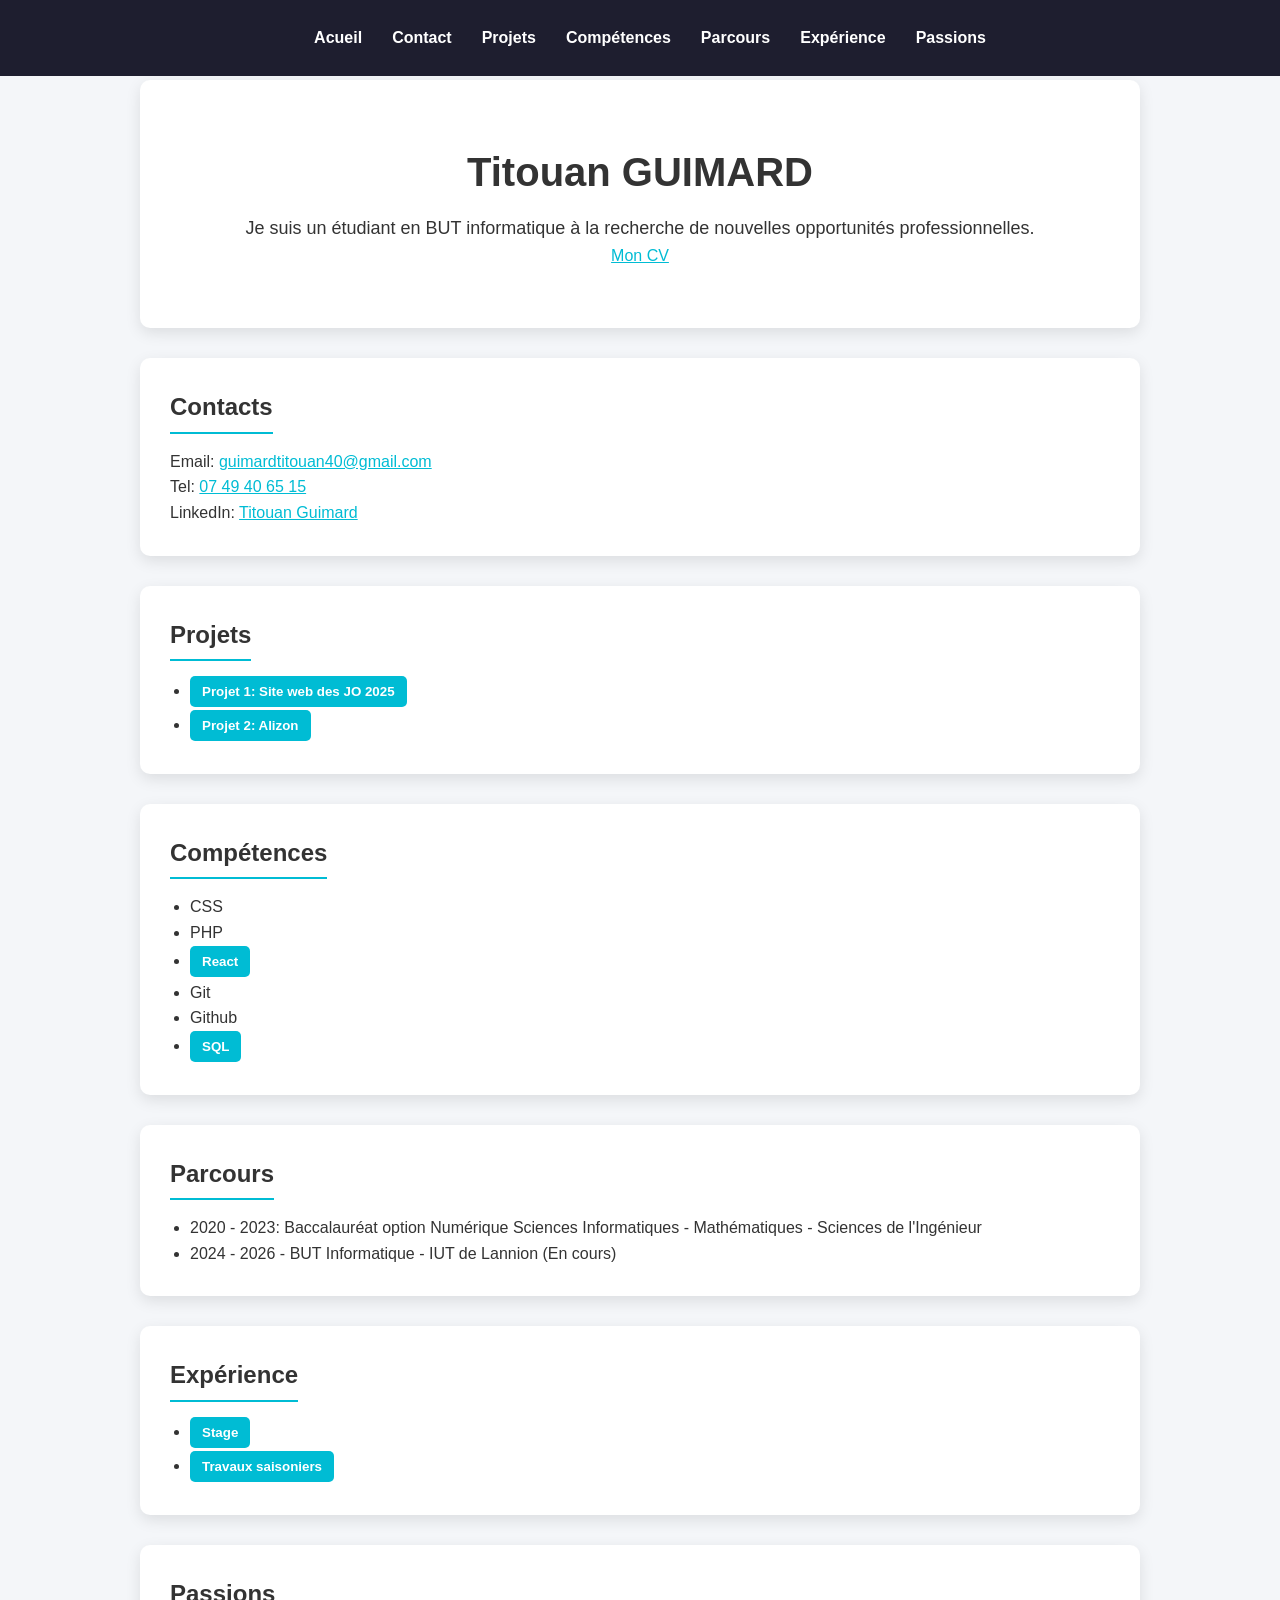
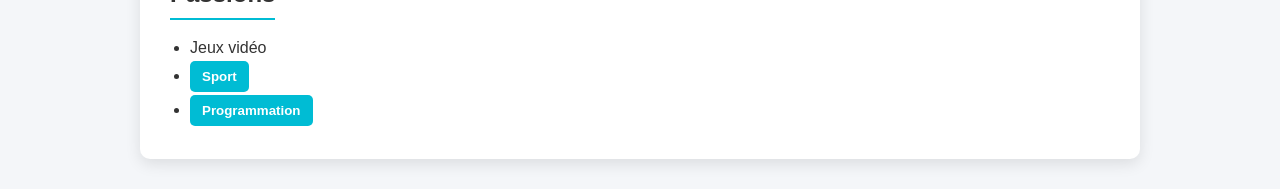
==== commit e1b1084b: "Update index.html" ====
--- a/index.html
+++ b/index.html
@@ -46,7 +46,7 @@
 
                 <div id="carousel1" style="display: none;">
                     <button onclick="prev(1)">❮</button>
-                    <img id="image1" src="chat.jpeg">
+                    <img id="image1" src="accueil1.png" width="80%">
                     <button onclick="next(1)">❯</button>
                 </div>
 
@@ -59,7 +59,7 @@
 
                 <div id="carousel2" style="display: none;">
                     <button onclick="prev(2)">❮</button>
-                    <img id="image2" src="chat.jpeg">
+                    <img id="image2" src="chat.jpeg" width="80%">
                     <button onclick="next(2)">❯</button>
                 </div>
             </ul>
@@ -166,8 +166,8 @@
     }
 
     let images = {
-        1: ["chat.jpeg", "Coocher.jpeg"],
-        2: ["chat.jpeg", "Sans titre.jpeg"]
+        1: ["accueil1.png", "accueil2.png", "accueil3.png", "epreuve1.png", "epreuve2.png", "epreuve3.png", "joueur1.png", "joueur2.png", "joueur3.png"],
+        2: ["alizon1.png", "alizon2.png", "alizon3.png", "alizon4.png", "alizon5.png", "alizon6.png", "alizon7.png", "alizon8.png", "alizon9.png", "alizon10.png", "alizon11.png", "alizon12.png", "alizon13.png", "alizon14.png", "alizon15.png", "alizon16.png", "alizon17.png", "alizon18.png"]
     };
 
     let index = {
--- a/style.css
+++ b/style.css
@@ -109,10 +109,11 @@
 }
 
 /* Buttons */
-input[type="button"]{
+input[type="button"], button{
     background:#00bcd4;
     border:none;
     padding:8px 12px;
+    margin-bottom: 3px;
     border-radius:5px;
     cursor:pointer;
     color:white;
@@ -120,7 +121,7 @@
     transition:0.3s;
 }
 
-input[type="button"]:hover{
+input[type="button"]:hover, button:hover{
     background:#0097a7;
 }
 
